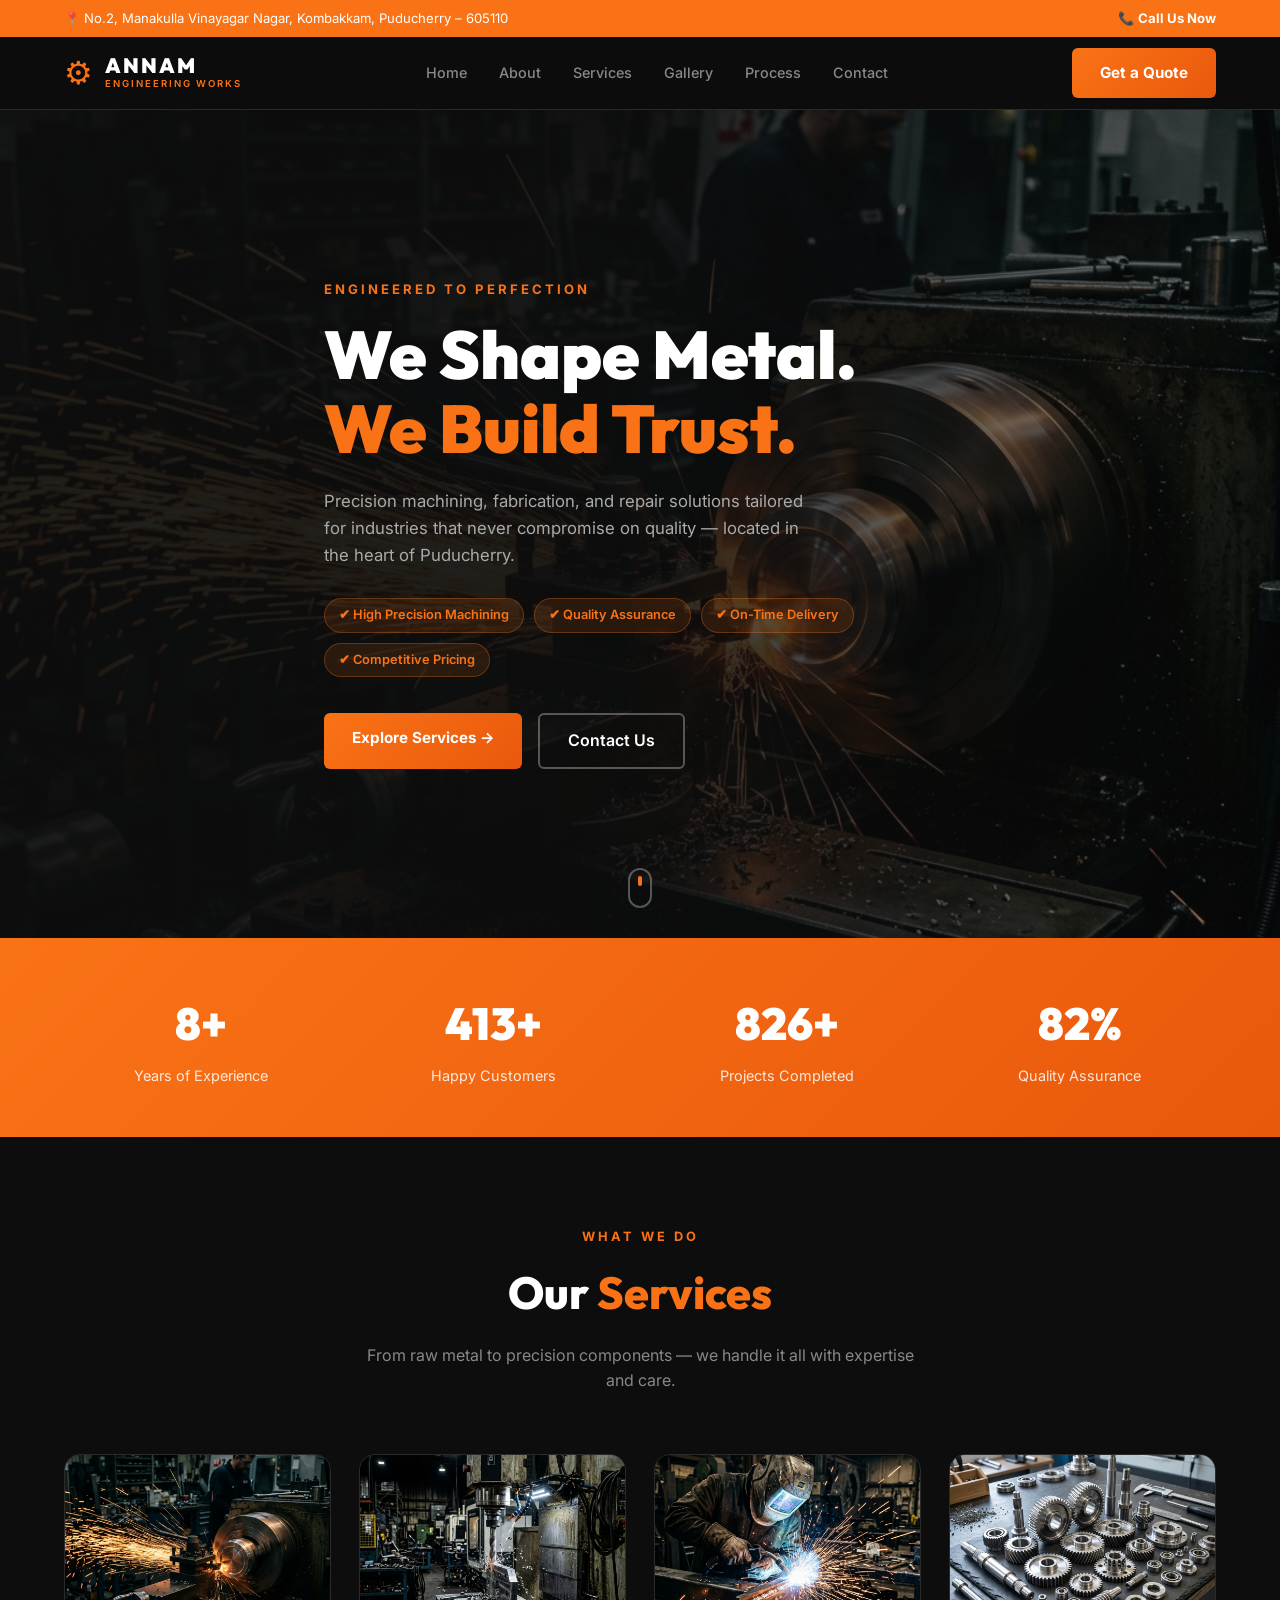
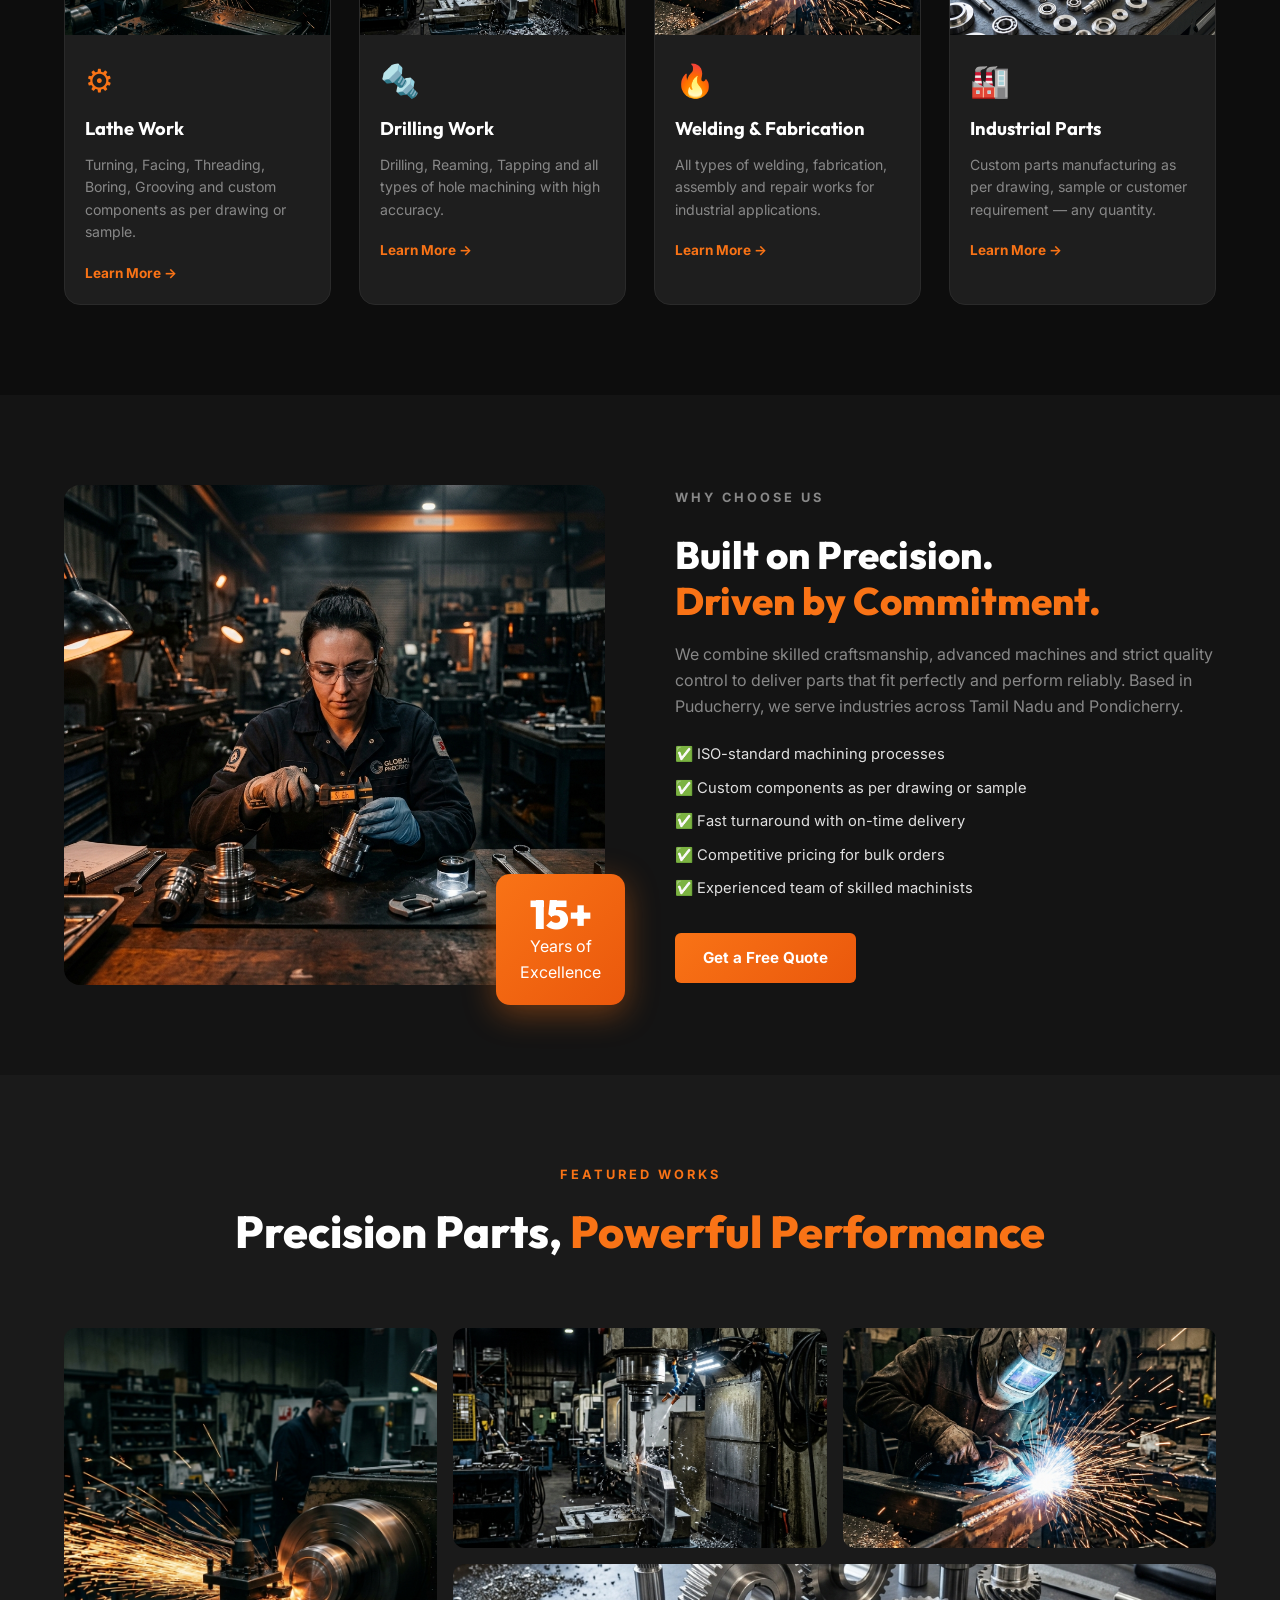
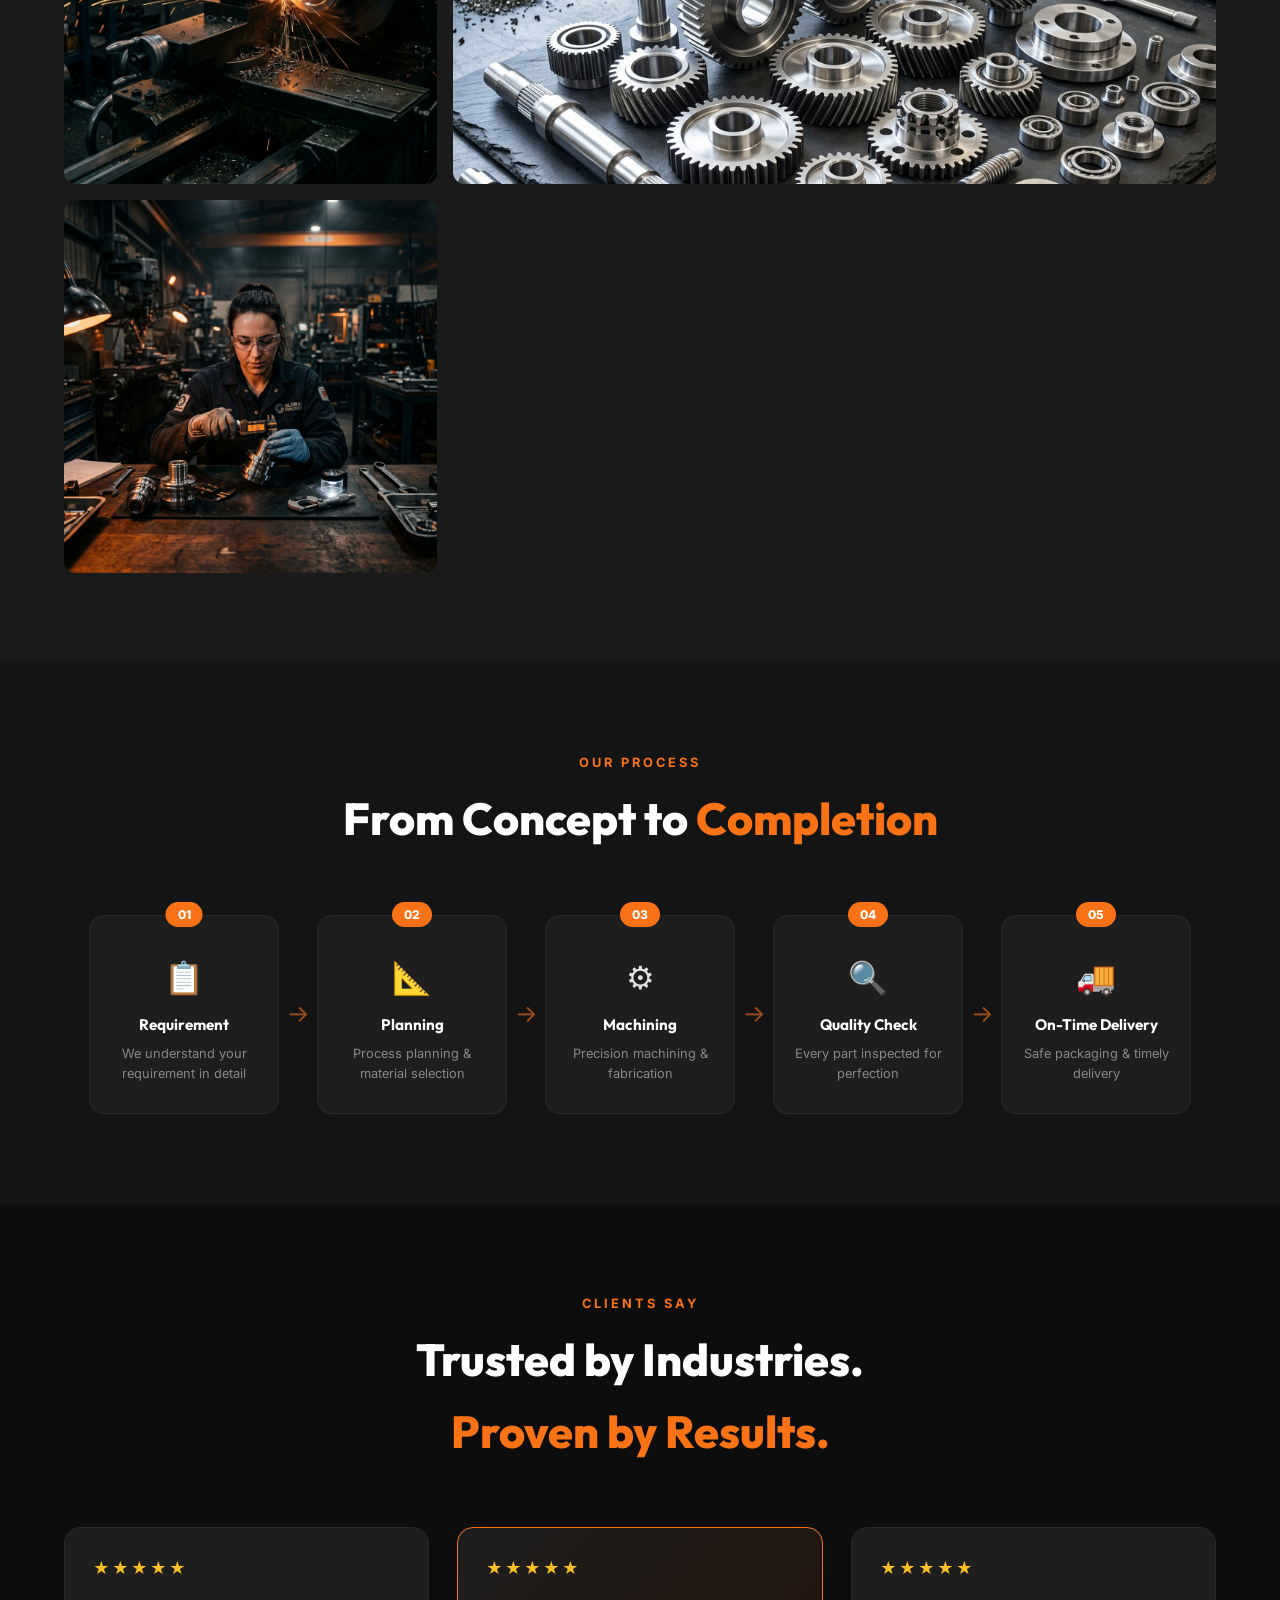
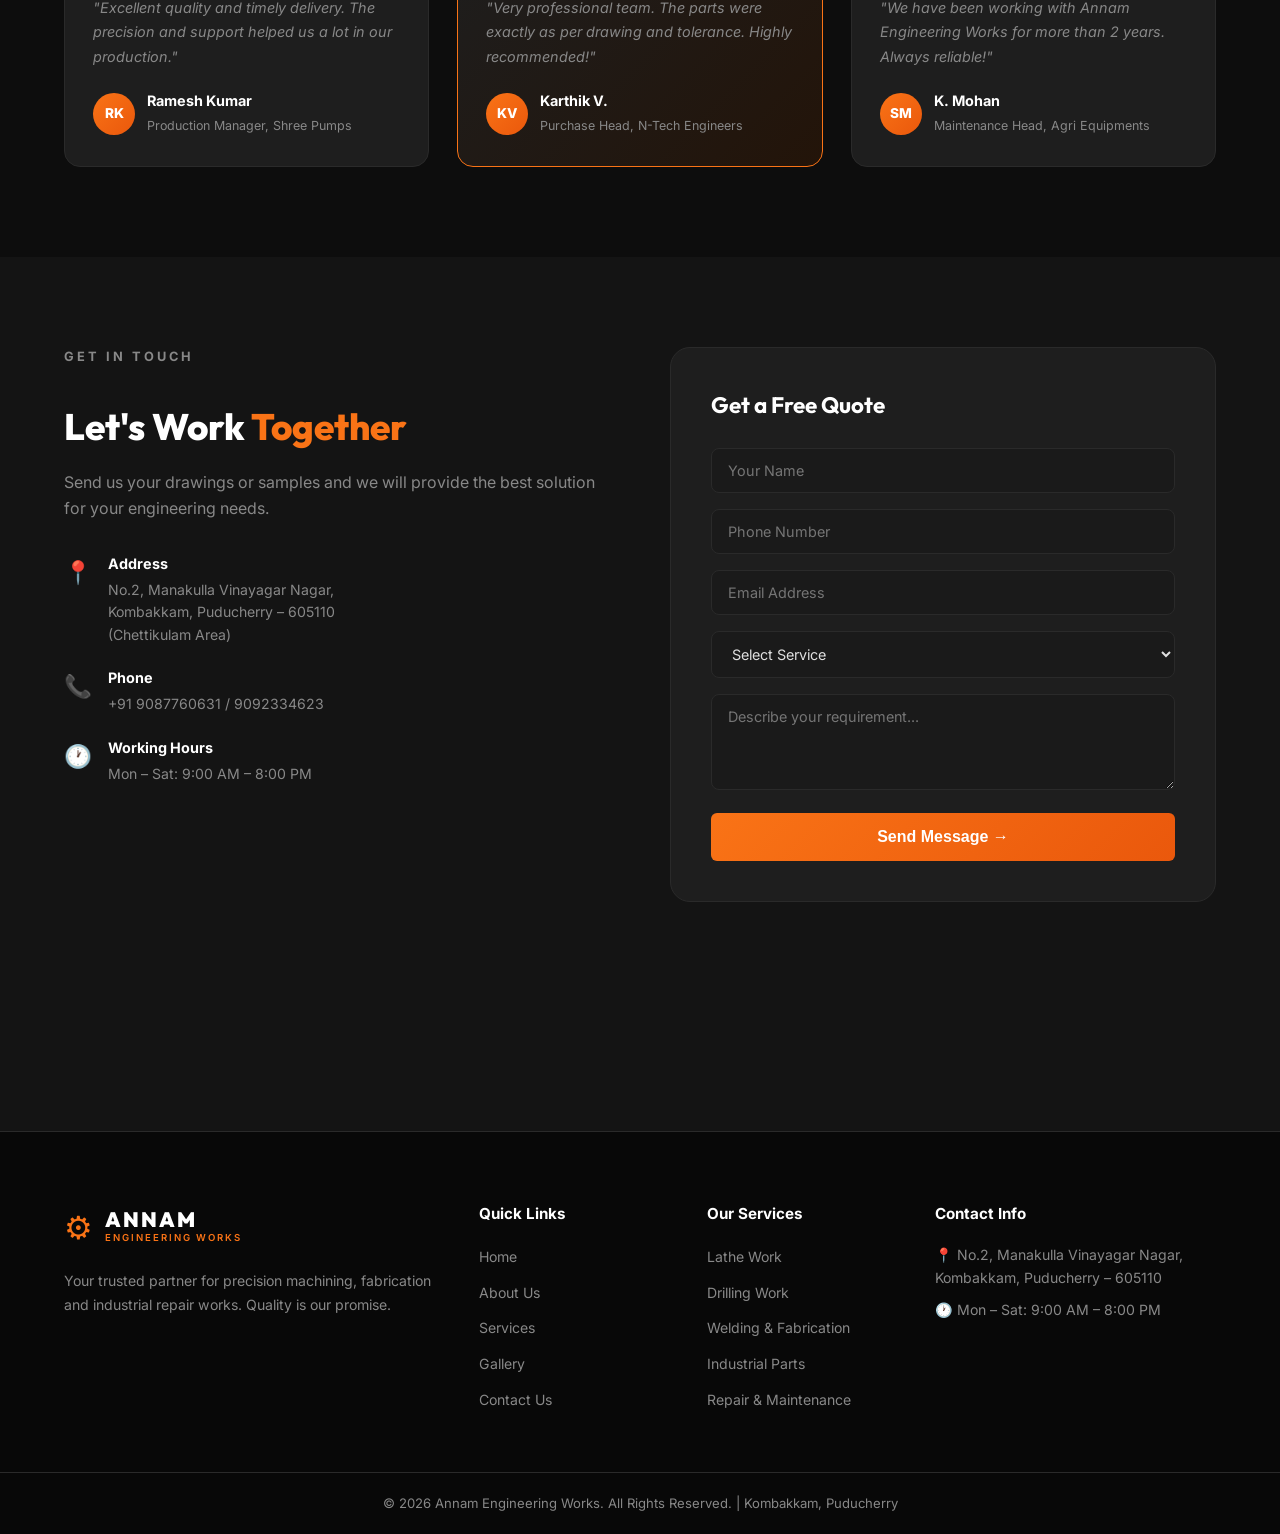
==== index.html @ fe746093 "Annam website" ====
<!DOCTYPE html>
<html lang="en">

<head>
  <meta charset="UTF-8" />
  <meta name="viewport" content="width=device-width, initial-scale=1.0" />
  <title>Annam Engineering Works – Precision Machining & Fabrication, Puducherry</title>
  <meta name="description"
    content="Annam Engineering Works – Expert lathe, drilling, welding, fabrication and industrial parts manufacturing in Kombakkam, Puducherry. Quality precision engineering since years." />
  <link rel="preconnect" href="https://fonts.googleapis.com" />
  <link rel="preconnect" href="https://fonts.gstatic.com" crossorigin />
  <link
    href="https://fonts.googleapis.com/css2?family=Outfit:wght@300;400;500;600;700;800;900&family=Inter:wght@300;400;500;600&display=swap"
    rel="stylesheet" />
  <link rel="stylesheet" href="style.css" />
</head>

<body>

  <!-- TOP BAR -->
  <div class="topbar">
    <div class="container topbar-inner">
      <span>📍 No.2, Manakulla Vinayagar Nagar, Kombakkam, Puducherry – 605110</span>
      <span>📞 <a href="tel:+919032334623">Call Us Now</a></span>
    </div>
  </div>

  <!-- NAVBAR -->
  <nav class="navbar" id="navbar">
    <div class="container nav-inner">
      <a href="#home" class="brand">
        <div class="brand-icon">⚙</div>
        <div>
          <div class="brand-name">ANNAM</div>
          <div class="brand-sub">ENGINEERING WORKS</div>
        </div>
      </a>
      <ul class="nav-links" id="navLinks">
        <li><a href="#home">Home</a></li>
        <li><a href="#about">About</a></li>
        <li><a href="#services">Services</a></li>
        <li><a href="#gallery">Gallery</a></li>
        <li><a href="#process">Process</a></li>
        <li><a href="#contact">Contact</a></li>
      </ul>
      <a href="#contact" class="btn-primary nav-cta">Get a Quote</a>
      <button class="hamburger" id="hamburger" aria-label="Menu">
        <span></span><span></span><span></span>
      </button>
    </div>
  </nav>

  <!-- HERO -->
  <section class="hero" id="home">
    <div class="hero-bg">
      <img src="hero_lathe.png" alt="Lathe machine in action" class="hero-img" />
      <div class="hero-overlay"></div>
    </div>
    <div class="container hero-content">
      <p class="hero-tag">Engineered to Perfection</p>
      <h1 class="hero-title">We Shape Metal.<br /><span class="highlight">We Build Trust.</span></h1>
      <p class="hero-desc">Precision machining, fabrication, and repair solutions tailored for industries that never
        compromise on quality — located in the heart of Puducherry.</p>
      <div class="hero-badges">
        <div class="badge">✔ High Precision Machining</div>
        <div class="badge">✔ Quality Assurance</div>
        <div class="badge">✔ On-Time Delivery</div>
        <div class="badge">✔ Competitive Pricing</div>
      </div>
      <div class="hero-actions">
        <a href="#services" class="btn-primary">Explore Services →</a>
        <a href="#contact" class="btn-ghost">Contact Us</a>
      </div>
    </div>
    <div class="hero-scroll-indicator">
      <div class="scroll-dot"></div>
    </div>
  </section>

  <!-- STATS -->
  <section class="stats-bar">
    <div class="container stats-grid">
      <div class="stat-item" data-count="10">
        <span class="stat-num" id="stat1">0</span><span class="stat-suffix">+</span>
        <p>Years of Experience</p>
      </div>
      <div class="stat-item" data-count="500">
        <span class="stat-num" id="stat2">0</span><span class="stat-suffix">+</span>
        <p>Happy Customers</p>
      </div>
      <div class="stat-item" data-count="1000">
        <span class="stat-num" id="stat3">0</span><span class="stat-suffix">+</span>
        <p>Projects Completed</p>
      </div>
      <div class="stat-item" data-count="100">
        <span class="stat-num" id="stat4">0</span><span class="stat-suffix">%</span>
        <p>Quality Assurance</p>
      </div>
    </div>
  </section>

  <!-- SERVICES -->
  <section class="section" id="services">
    <div class="container">
      <div class="section-header">
        <p class="section-tag">WHAT WE DO</p>
        <h2>Our <span class="highlight">Services</span></h2>
        <p class="section-sub">From raw metal to precision components — we handle it all with expertise and care.</p>
      </div>
      <div class="services-grid">
        <div class="service-card">
          <div class="service-img-wrap">
            <img src="hero_lathe.png" alt="Lathe Work" />
          </div>
          <div class="service-icon">⚙</div>
          <h3>Lathe Work</h3>
          <p>Turning, Facing, Threading, Boring, Grooving and custom components as per drawing or sample.</p>
          <a href="#contact" class="learn-more">Learn More →</a>
        </div>
        <div class="service-card">
          <div class="service-img-wrap">
            <img src="drilling.png" alt="Drilling Work" />
          </div>
          <div class="service-icon">🔩</div>
          <h3>Drilling Work</h3>
          <p>Drilling, Reaming, Tapping and all types of hole machining with high accuracy.</p>
          <a href="#contact" class="learn-more">Learn More →</a>
        </div>
        <div class="service-card">
          <div class="service-img-wrap">
            <img src="welding.png" alt="Welding & Fabrication" />
          </div>
          <div class="service-icon">🔥</div>
          <h3>Welding & Fabrication</h3>
          <p>All types of welding, fabrication, assembly and repair works for industrial applications.</p>
          <a href="#contact" class="learn-more">Learn More →</a>
        </div>
        <div class="service-card">
          <div class="service-img-wrap">
            <img src="metal_parts.png" alt="Industrial Parts" />
          </div>
          <div class="service-icon">🏭</div>
          <h3>Industrial Parts</h3>
          <p>Custom parts manufacturing as per drawing, sample or customer requirement — any quantity.</p>
          <a href="#contact" class="learn-more">Learn More →</a>
        </div>
      </div>
    </div>
  </section>

  <!-- ABOUT / WHY US -->
  <section class="section about-section" id="about">
    <div class="container about-grid">
      <div class="about-img-col">
        <img src="workshop_team.png" alt="Our Workshop" class="about-img" />
        <div class="about-badge-float">
          <span class="big-num">15+</span>
          <span>Years of<br />Excellence</span>
        </div>
      </div>
      <div class="about-text-col">
        <p class="section-tag">WHY CHOOSE US</p>
        <h2>Built on Precision.<br /><span class="highlight">Driven by Commitment.</span></h2>
        <p>We combine skilled craftsmanship, advanced machines and strict quality control to deliver parts that fit
          perfectly and perform reliably. Based in Puducherry, we serve industries across Tamil Nadu and Pondicherry.
        </p>
        <ul class="about-list">
          <li>✅ ISO-standard machining processes</li>
          <li>✅ Custom components as per drawing or sample</li>
          <li>✅ Fast turnaround with on-time delivery</li>
          <li>✅ Competitive pricing for bulk orders</li>
          <li>✅ Experienced team of skilled machinists</li>
        </ul>
        <a href="#contact" class="btn-primary">Get a Free Quote</a>
      </div>
    </div>
  </section>

  <!-- GALLERY -->
  <section class="section gallery-section" id="gallery">
    <div class="container">
      <div class="section-header">
        <p class="section-tag">FEATURED WORKS</p>
        <h2>Precision Parts, <span class="highlight">Powerful Performance</span></h2>
      </div>
      <div class="gallery-grid">
        <div class="gallery-item tall">
          <img src="hero_lathe.png" alt="Lathe machining" />
          <div class="gallery-overlay"><span>Lathe Machining</span></div>
        </div>
        <div class="gallery-item">
          <img src="drilling.png" alt="Drilling work" />
          <div class="gallery-overlay"><span>Drilling Work</span></div>
        </div>
        <div class="gallery-item">
          <img src="welding.png" alt="Welding" />
          <div class="gallery-overlay"><span>Welding & Fabrication</span></div>
        </div>
        <div class="gallery-item wide">
          <img src="metal_parts.png" alt="Metal parts" />
          <div class="gallery-overlay"><span>Precision Parts</span></div>
        </div>
        <div class="gallery-item">
          <img src="workshop_team.png" alt="Quality check" />
          <div class="gallery-overlay"><span>Quality Control</span></div>
        </div>
      </div>
    </div>
  </section>

  <!-- PROCESS -->
  <section class="section process-section" id="process">
    <div class="container">
      <div class="section-header">
        <p class="section-tag">OUR PROCESS</p>
        <h2>From Concept to <span class="highlight">Completion</span></h2>
      </div>
      <div class="process-steps">
        <div class="process-step">
          <div class="step-num">01</div>
          <div class="step-icon">📋</div>
          <h4>Requirement</h4>
          <p>We understand your requirement in detail</p>
        </div>
        <div class="step-arrow">→</div>
        <div class="process-step">
          <div class="step-num">02</div>
          <div class="step-icon">📐</div>
          <h4>Planning</h4>
          <p>Process planning & material selection</p>
        </div>
        <div class="step-arrow">→</div>
        <div class="process-step">
          <div class="step-num">03</div>
          <div class="step-icon">⚙</div>
          <h4>Machining</h4>
          <p>Precision machining & fabrication</p>
        </div>
        <div class="step-arrow">→</div>
        <div class="process-step">
          <div class="step-num">04</div>
          <div class="step-icon">🔍</div>
          <h4>Quality Check</h4>
          <p>Every part inspected for perfection</p>
        </div>
        <div class="step-arrow">→</div>
        <div class="process-step">
          <div class="step-num">05</div>
          <div class="step-icon">🚚</div>
          <h4>On-Time Delivery</h4>
          <p>Safe packaging & timely delivery</p>
        </div>
      </div>
    </div>
  </section>

  <!-- TESTIMONIALS -->
  <section class="section testimonials-section">
    <div class="container">
      <div class="section-header">
        <p class="section-tag">CLIENTS SAY</p>
        <h2>Trusted by Industries.<br /><span class="highlight">Proven by Results.</span></h2>
      </div>
      <div class="testimonials-grid">
        <div class="testimonial-card">
          <div class="stars">★★★★★</div>
          <p>"Excellent quality and timely delivery. The precision and support helped us a lot in our production."</p>
          <div class="client-info">
            <div class="client-avatar">RK</div>
            <div>
              <strong>Ramesh Kumar</strong>
              <span>Production Manager, Shree Pumps</span>
            </div>
          </div>
        </div>
        <div class="testimonial-card featured">
          <div class="stars">★★★★★</div>
          <p>"Very professional team. The parts were exactly as per drawing and tolerance. Highly recommended!"</p>
          <div class="client-info">
            <div class="client-avatar">KV</div>
            <div>
              <strong>Karthik V.</strong>
              <span>Purchase Head, N-Tech Engineers</span>
            </div>
          </div>
        </div>
        <div class="testimonial-card">
          <div class="stars">★★★★★</div>
          <p>"We have been working with Annam Engineering Works for more than 2 years. Always reliable!"</p>
          <div class="client-info">
            <div class="client-avatar">SM</div>
            <div>
              <strong>K. Mohan</strong>
              <span>Maintenance Head, Agri Equipments</span>
            </div>
          </div>
        </div>
      </div>
    </div>
  </section>

  <!-- CONTACT -->
  <section class="section contact-section" id="contact">
    <div class="container contact-grid">
      <div class="contact-info">
        <p class="section-tag">GET IN TOUCH</p>
        <h2>Let's Work <span class="highlight">Together</span></h2>
        <p>Send us your drawings or samples and we will provide the best solution for your engineering needs.</p>
        <div class="contact-details">
          <div class="contact-detail-item">
            <span class="contact-icon">📍</span>
            <div>
              <strong>Address</strong>
              <p>No.2, Manakulla Vinayagar Nagar,<br />Kombakkam, Puducherry – 605110<br />(Chettikulam Area)</p>
            </div>
          </div>
          <div class="contact-detail-item">
            <span class="contact-icon">📞</span>
            <div>
              <strong>Phone</strong>
              <p><a href="tel:+919087760631">+91 9087760631 / 9092334623</a></p>
            </div>
          </div>
          <div class="contact-detail-item">
            <span class="contact-icon">🕐</span>
            <div>
              <strong>Working Hours</strong>
              <p>Mon – Sat: 9:00 AM – 8:00 PM</p>
            </div>
          </div>
        </div>
        <div class="map-embed">
          <iframe
            src="https://www.google.com/maps/embed?pb=!1m18!1m12!1m3!1d3902.0!2d79.8!3d11.95!2m3!1f0!2f0!3f0!3m2!1i1024!2i768!4f13.1!3m3!1m2!1s0x3a5360000000001%3A0x1!2sKombakkam%2C+Puducherry!5e0!3m2!1sen!2sin!4v1"
            width="100%" height="220" style="border:0;border-radius:12px;" allowfullscreen="" loading="lazy">
          </iframe>
        </div>
      </div>
      <div class="contact-form-wrap">
        <form class="contact-form" id="contactForm">
          <h3>Get a Free Quote</h3>
          <div class="form-group">
            <input type="text" id="name" placeholder="Your Name" required />
          </div>
          <div class="form-group">
            <input type="tel" id="phone" placeholder="Phone Number" required />
          </div>
          <div class="form-group">
            <input type="email" id="email" placeholder="Email Address" />
          </div>
          <div class="form-group">
            <select id="service">
              <option value="">Select Service</option>
              <option>Lathe Work</option>
              <option>Drilling Work</option>
              <option>Welding & Fabrication</option>
              <option>Industrial Parts</option>
              <option>Repair & Maintenance</option>
            </select>
          </div>
          <div class="form-group">
            <textarea id="message" placeholder="Describe your requirement..." rows="4"></textarea>
          </div>
          <button type="submit" class="btn-primary full-width" id="submitBtn">Send Message →</button>
          <div class="form-success" id="formSuccess">✅ Thank you! We'll contact you shortly.</div>
        </form>
      </div>
    </div>
  </section>

  <!-- FOOTER -->
  <footer class="footer">
    <div class="container footer-grid">
      <div class="footer-brand">
        <div class="brand">
          <div class="brand-icon">⚙</div>
          <div>
            <div class="brand-name">ANNAM</div>
            <div class="brand-sub">ENGINEERING WORKS</div>
          </div>
        </div>
        <p>Your trusted partner for precision machining, fabrication and industrial repair works. Quality is our
          promise.</p>
      </div>
      <div class="footer-links">
        <h4>Quick Links</h4>
        <ul>
          <li><a href="#home">Home</a></li>
          <li><a href="#about">About Us</a></li>
          <li><a href="#services">Services</a></li>
          <li><a href="#gallery">Gallery</a></li>
          <li><a href="#contact">Contact Us</a></li>
        </ul>
      </div>
      <div class="footer-links">
        <h4>Our Services</h4>
        <ul>
          <li><a href="#services">Lathe Work</a></li>
          <li><a href="#services">Drilling Work</a></li>
          <li><a href="#services">Welding & Fabrication</a></li>
          <li><a href="#services">Industrial Parts</a></li>
          <li><a href="#services">Repair & Maintenance</a></li>
        </ul>
      </div>
      <div class="footer-contact">
        <h4>Contact Info</h4>
        <p>📍 No.2, Manakulla Vinayagar Nagar, Kombakkam, Puducherry – 605110</p>
        <p>🕐 Mon – Sat: 9:00 AM – 8:00 PM</p>
      </div>
    </div>
    <div class="footer-bottom">
      <p>© 2026 Annam Engineering Works. All Rights Reserved. | Kombakkam, Puducherry</p>
    </div>
  </footer>

  <!-- BACK TO TOP -->
  <button class="back-to-top" id="backToTop" aria-label="Back to top">↑</button>

  <script src="script.js"></script>
</body>

</html>
---- style.css ----
/* ===== RESET & BASE ===== */
*, *::before, *::after { box-sizing: border-box; margin: 0; padding: 0; }
html { scroll-behavior: smooth; }
body { font-family: 'Inter', sans-serif; background: #0d0d0d; color: #e0e0e0; line-height: 1.6; overflow-x: hidden; }
a { text-decoration: none; color: inherit; }
ul { list-style: none; }
img { max-width: 100%; display: block; }

/* ===== VARIABLES ===== */
:root {
  --orange: #f97316;
  --orange-dark: #ea580c;
  --gold: #fbbf24;
  --dark: #0d0d0d;
  --dark2: #141414;
  --dark3: #1a1a1a;
  --card: #1e1e1e;
  --border: #2a2a2a;
  --text: #e0e0e0;
  --muted: #888;
  --white: #fff;
}

/* ===== UTILITIES ===== */
.container { max-width: 1200px; margin: 0 auto; padding: 0 24px; }
.section { padding: 90px 0; }
.section-header { text-align: center; margin-bottom: 60px; }
.section-tag { color: var(--orange); font-size: 0.8rem; font-weight: 700; letter-spacing: 3px; text-transform: uppercase; margin-bottom: 10px; }
.section-header h2 { font-family: 'Outfit', sans-serif; font-size: clamp(2rem, 4vw, 2.8rem); font-weight: 800; color: var(--white); margin-bottom: 14px; }
.section-sub { color: var(--muted); max-width: 560px; margin: 0 auto; }
.highlight { color: var(--orange); }
.btn-primary { display: inline-block; background: linear-gradient(135deg, var(--orange), var(--orange-dark)); color: #fff; padding: 13px 28px; border-radius: 6px; font-weight: 700; font-size: 0.95rem; transition: all 0.3s; border: none; cursor: pointer; }
.btn-primary:hover { transform: translateY(-2px); box-shadow: 0 8px 30px rgba(249,115,22,0.4); }
.btn-ghost { display: inline-block; border: 2px solid rgba(255,255,255,0.3); color: #fff; padding: 13px 28px; border-radius: 6px; font-weight: 600; transition: all 0.3s; }
.btn-ghost:hover { border-color: var(--orange); color: var(--orange); }

/* ===== TOPBAR ===== */
.topbar { background: var(--orange); color: #fff; font-size: 0.82rem; padding: 8px 0; }
.topbar-inner { display: flex; justify-content: space-between; align-items: center; flex-wrap: wrap; gap: 8px; }
.topbar a { color: #fff; font-weight: 700; }

/* ===== NAVBAR ===== */
.navbar { position: sticky; top: 0; z-index: 999; background: rgba(13,13,13,0.95); backdrop-filter: blur(12px); border-bottom: 1px solid var(--border); padding: 0; transition: box-shadow 0.3s; }
.navbar.scrolled { box-shadow: 0 4px 30px rgba(0,0,0,0.5); }
.nav-inner { display: flex; align-items: center; justify-content: space-between; height: 72px; gap: 20px; }
.brand { display: flex; align-items: center; gap: 12px; }
.brand-icon { font-size: 2rem; color: var(--orange); animation: spin-slow 8s linear infinite; display: inline-block; }
@keyframes spin-slow { to { transform: rotate(360deg); } }
.brand-name { font-family: 'Outfit', sans-serif; font-size: 1.3rem; font-weight: 900; color: var(--white); letter-spacing: 2px; line-height: 1; }
.brand-sub { font-size: 0.6rem; color: var(--orange); letter-spacing: 2px; font-weight: 600; }
.nav-links { display: flex; gap: 32px; }
.nav-links a { font-size: 0.9rem; font-weight: 500; color: var(--muted); transition: color 0.2s; position: relative; }
.nav-links a::after { content: ''; position: absolute; bottom: -4px; left: 0; width: 0; height: 2px; background: var(--orange); transition: width 0.3s; }
.nav-links a:hover { color: var(--white); }
.nav-links a:hover::after { width: 100%; }
.hamburger { display: none; flex-direction: column; gap: 5px; background: none; border: none; cursor: pointer; padding: 4px; }
.hamburger span { display: block; width: 25px; height: 2px; background: var(--white); transition: all 0.3s; border-radius: 2px; }
.hamburger.open span:nth-child(1) { transform: translateY(7px) rotate(45deg); }
.hamburger.open span:nth-child(2) { opacity: 0; }
.hamburger.open span:nth-child(3) { transform: translateY(-7px) rotate(-45deg); }

/* ===== HERO ===== */
.hero { position: relative; min-height: 92vh; display: flex; align-items: center; overflow: hidden; }
.hero-bg { position: absolute; inset: 0; }
.hero-img { width: 100%; height: 100%; object-fit: cover; object-position: center; }
.hero-overlay { position: absolute; inset: 0; background: linear-gradient(90deg, rgba(13,13,13,0.92) 45%, rgba(13,13,13,0.4) 100%); }
.hero-content { position: relative; z-index: 2; max-width: 680px; padding: 80px 24px; }
.hero-tag { color: var(--orange); font-size: 0.82rem; font-weight: 700; letter-spacing: 3px; text-transform: uppercase; margin-bottom: 18px; }
.hero-title { font-family: 'Outfit', sans-serif; font-size: clamp(2.6rem, 5.5vw, 4.2rem); font-weight: 900; color: var(--white); line-height: 1.1; margin-bottom: 22px; }
.hero-desc { color: #aaa; font-size: 1.05rem; margin-bottom: 30px; max-width: 500px; }
.hero-badges { display: flex; flex-wrap: wrap; gap: 10px; margin-bottom: 36px; }
.badge { background: rgba(249,115,22,0.12); border: 1px solid rgba(249,115,22,0.3); color: var(--orange); font-size: 0.8rem; font-weight: 600; padding: 6px 14px; border-radius: 20px; }
.hero-actions { display: flex; gap: 16px; flex-wrap: wrap; }
.hero-scroll-indicator { position: absolute; bottom: 30px; left: 50%; transform: translateX(-50%); z-index: 2; }
.scroll-dot { width: 24px; height: 40px; border: 2px solid rgba(255,255,255,0.3); border-radius: 12px; display: flex; justify-content: center; padding-top: 6px; }
.scroll-dot::after { content: ''; width: 4px; height: 10px; background: var(--orange); border-radius: 2px; animation: scroll-bounce 1.5s ease infinite; }
@keyframes scroll-bounce { 0%,100% { transform: translateY(0); opacity: 1; } 50% { transform: translateY(6px); opacity: 0.4; } }

/* ===== STATS ===== */
.stats-bar { background: linear-gradient(135deg, var(--orange), var(--orange-dark)); padding: 50px 0; }
.stats-grid { display: grid; grid-template-columns: repeat(4, 1fr); gap: 20px; text-align: center; }
.stat-item { color: #fff; }
.stat-item p { font-size: 0.9rem; opacity: 0.85; margin-top: 4px; }
.stat-num { font-family: 'Outfit', sans-serif; font-size: 2.8rem; font-weight: 900; }
.stat-suffix { font-family: 'Outfit', sans-serif; font-size: 2.8rem; font-weight: 900; }

/* ===== SERVICES ===== */
.services-grid { display: grid; grid-template-columns: repeat(auto-fit, minmax(260px, 1fr)); gap: 28px; }
.service-card { background: var(--card); border: 1px solid var(--border); border-radius: 16px; overflow: hidden; transition: transform 0.3s, box-shadow 0.3s, border-color 0.3s; }
.service-card:hover { transform: translateY(-8px); box-shadow: 0 20px 60px rgba(249,115,22,0.15); border-color: var(--orange); }
.service-img-wrap { height: 180px; overflow: hidden; }
.service-img-wrap img { width: 100%; height: 100%; object-fit: cover; transition: transform 0.4s; }
.service-card:hover .service-img-wrap img { transform: scale(1.06); }
.service-icon { font-size: 2rem; margin: 20px 20px 8px; color: var(--orange); }
.service-card h3 { font-family: 'Outfit', sans-serif; font-size: 1.15rem; font-weight: 700; color: var(--white); padding: 0 20px; margin-bottom: 10px; }
.service-card p { color: var(--muted); font-size: 0.88rem; padding: 0 20px; margin-bottom: 16px; }
.learn-more { display: inline-block; color: var(--orange); font-weight: 700; font-size: 0.85rem; margin: 0 20px 20px; transition: gap 0.2s; }
.learn-more:hover { text-decoration: underline; }

/* ===== ABOUT ===== */
.about-section { background: var(--dark2); }
.about-grid { display: grid; grid-template-columns: 1fr 1fr; gap: 70px; align-items: center; }
.about-img-col { position: relative; }
.about-img { border-radius: 16px; width: 100%; height: 500px; object-fit: cover; }
.about-badge-float { position: absolute; bottom: -20px; right: -20px; background: linear-gradient(135deg, var(--orange), var(--orange-dark)); border-radius: 14px; padding: 20px 24px; text-align: center; color: #fff; box-shadow: 0 8px 32px rgba(249,115,22,0.4); }
.big-num { font-family: 'Outfit', sans-serif; font-size: 2.5rem; font-weight: 900; display: block; line-height: 1; }
.about-text-col h2 { font-family: 'Outfit', sans-serif; font-size: clamp(1.8rem, 3.5vw, 2.4rem); font-weight: 800; color: var(--white); margin: 14px 0 18px; line-height: 1.2; }
.about-text-col > p { color: var(--muted); margin-bottom: 24px; }
.about-list { display: flex; flex-direction: column; gap: 10px; margin-bottom: 32px; }
.about-list li { color: var(--text); font-size: 0.92rem; }

/* ===== GALLERY ===== */
.gallery-section { background: var(--dark3); }
.gallery-grid { display: grid; grid-template-columns: repeat(3, 1fr); grid-template-rows: 220px 220px; gap: 16px; }
.gallery-item { position: relative; overflow: hidden; border-radius: 12px; cursor: pointer; }
.gallery-item img { width: 100%; height: 100%; object-fit: cover; transition: transform 0.5s; }
.gallery-item:hover img { transform: scale(1.08); }
.gallery-overlay { position: absolute; inset: 0; background: linear-gradient(0deg, rgba(249,115,22,0.7) 0%, transparent 60%); opacity: 0; transition: opacity 0.3s; display: flex; align-items: flex-end; padding: 16px; }
.gallery-item:hover .gallery-overlay { opacity: 1; }
.gallery-overlay span { color: #fff; font-weight: 700; font-size: 0.95rem; }
.gallery-item.tall { grid-row: span 2; }
.gallery-item.wide { grid-column: span 2; }

/* ===== PROCESS ===== */
.process-section { background: var(--dark2); }
.process-steps { display: flex; align-items: center; gap: 0; flex-wrap: wrap; justify-content: center; }
.process-step { background: var(--card); border: 1px solid var(--border); border-radius: 14px; padding: 28px 20px; text-align: center; flex: 1; min-width: 150px; max-width: 190px; transition: border-color 0.3s, transform 0.3s; position: relative; }
.process-step:hover { border-color: var(--orange); transform: translateY(-4px); }
.step-num { position: absolute; top: -14px; left: 50%; transform: translateX(-50%); background: var(--orange); color: #fff; font-size: 0.75rem; font-weight: 800; padding: 3px 12px; border-radius: 20px; }
.step-icon { font-size: 2rem; margin-bottom: 10px; margin-top: 8px; }
.process-step h4 { font-family: 'Outfit', sans-serif; color: var(--white); font-size: 0.95rem; font-weight: 700; margin-bottom: 6px; }
.process-step p { color: var(--muted); font-size: 0.8rem; }
.step-arrow { font-size: 1.5rem; color: var(--orange); padding: 0 8px; opacity: 0.6; }

/* ===== TESTIMONIALS ===== */
.testimonials-section { background: var(--dark); }
.testimonials-grid { display: grid; grid-template-columns: repeat(3, 1fr); gap: 28px; }
.testimonial-card { background: var(--card); border: 1px solid var(--border); border-radius: 16px; padding: 28px; transition: transform 0.3s, border-color 0.3s; }
.testimonial-card.featured { border-color: var(--orange); background: linear-gradient(135deg, #1e1e1e, #231409); transform: scale(1.03); }
.testimonial-card:hover { transform: translateY(-4px); border-color: var(--orange); }
.testimonial-card.featured:hover { transform: scale(1.05); }
.stars { color: var(--gold); font-size: 1rem; margin-bottom: 14px; letter-spacing: 2px; }
.testimonial-card > p { color: var(--muted); font-size: 0.9rem; font-style: italic; margin-bottom: 20px; line-height: 1.7; }
.client-info { display: flex; align-items: center; gap: 12px; }
.client-avatar { width: 42px; height: 42px; border-radius: 50%; background: linear-gradient(135deg, var(--orange), var(--orange-dark)); display: flex; align-items: center; justify-content: center; font-weight: 800; font-size: 0.85rem; color: #fff; flex-shrink: 0; }
.client-info strong { display: block; color: var(--white); font-size: 0.9rem; }
.client-info span { color: var(--muted); font-size: 0.78rem; }

/* ===== CONTACT ===== */
.contact-section { background: var(--dark2); }
.contact-grid { display: grid; grid-template-columns: 1fr 1fr; gap: 60px; align-items: start; }
.contact-info h2 { font-family: 'Outfit', sans-serif; font-size: clamp(1.8rem, 3vw, 2.3rem); font-weight: 800; color: var(--white); margin: 14px 0 14px; }
.contact-info > p { color: var(--muted); margin-bottom: 30px; }
.contact-details { display: flex; flex-direction: column; gap: 20px; margin-bottom: 28px; }
.contact-detail-item { display: flex; gap: 16px; align-items: flex-start; }
.contact-icon { font-size: 1.4rem; flex-shrink: 0; margin-top: 2px; }
.contact-detail-item strong { display: block; color: var(--white); font-size: 0.9rem; margin-bottom: 4px; }
.contact-detail-item p, .contact-detail-item a { color: var(--muted); font-size: 0.88rem; }
.contact-detail-item a:hover { color: var(--orange); }
.contact-form-wrap { background: var(--card); border: 1px solid var(--border); border-radius: 20px; padding: 40px; }
.contact-form h3 { font-family: 'Outfit', sans-serif; color: var(--white); font-size: 1.4rem; font-weight: 700; margin-bottom: 24px; }
.form-group { margin-bottom: 16px; }
.form-group input, .form-group select, .form-group textarea {
  width: 100%; background: var(--dark3); border: 1px solid var(--border); color: var(--text);
  padding: 13px 16px; border-radius: 8px; font-size: 0.9rem; font-family: 'Inter', sans-serif;
  transition: border-color 0.3s; outline: none;
}
.form-group input:focus, .form-group select:focus, .form-group textarea:focus { border-color: var(--orange); }
.form-group select option { background: var(--dark3); }
.full-width { width: 100%; text-align: center; font-size: 1rem; padding: 15px; }
.form-success { display: none; color: #4ade80; text-align: center; margin-top: 14px; font-weight: 600; font-size: 0.95rem; }

/* ===== FOOTER ===== */
.footer { background: #080808; border-top: 1px solid var(--border); padding: 70px 0 0; }
.footer-grid { display: grid; grid-template-columns: 2fr 1fr 1fr 1.5fr; gap: 40px; padding-bottom: 50px; }
.footer-brand p { color: var(--muted); font-size: 0.88rem; margin-top: 16px; line-height: 1.7; }
.footer-links h4, .footer-contact h4 { color: var(--white); font-size: 0.95rem; font-weight: 700; margin-bottom: 18px; }
.footer-links ul li { margin-bottom: 10px; }
.footer-links ul li a { color: var(--muted); font-size: 0.88rem; transition: color 0.2s; }
.footer-links ul li a:hover { color: var(--orange); }
.footer-contact p { color: var(--muted); font-size: 0.88rem; margin-bottom: 10px; line-height: 1.6; }
.footer-bottom { border-top: 1px solid var(--border); padding: 20px 0; text-align: center; }
.footer-bottom p { color: var(--muted); font-size: 0.82rem; }

/* ===== BACK TO TOP ===== */
.back-to-top { position: fixed; bottom: 30px; right: 30px; width: 48px; height: 48px; background: var(--orange); border: none; border-radius: 50%; color: #fff; font-size: 1.2rem; cursor: pointer; opacity: 0; transform: translateY(20px); transition: all 0.3s; z-index: 999; }
.back-to-top.visible { opacity: 1; transform: translateY(0); }
.back-to-top:hover { background: var(--orange-dark); transform: translateY(-3px); }

/* ===== RESPONSIVE ===== */
@media (max-width: 1024px) {
  .footer-grid { grid-template-columns: 1fr 1fr; gap: 36px; }
  .about-grid { grid-template-columns: 1fr; gap: 50px; }
  .about-img { height: 360px; }
  .about-badge-float { bottom: -16px; right: 10px; }
}
@media (max-width: 768px) {
  .nav-links { display: none; flex-direction: column; gap: 0; position: absolute; top: 72px; left: 0; right: 0; background: rgba(13,13,13,0.98); border-top: 1px solid var(--border); padding: 16px 24px 24px; }
  .nav-links.open { display: flex; }
  .nav-links a { padding: 12px 0; border-bottom: 1px solid var(--border); }
  .nav-cta { display: none; }
  .hamburger { display: flex; }
  .stats-grid { grid-template-columns: repeat(2, 1fr); gap: 30px; }
  .services-grid { grid-template-columns: 1fr; }
  .gallery-grid { grid-template-columns: 1fr 1fr; grid-template-rows: auto; }
  .gallery-item.tall, .gallery-item.wide { grid-column: auto; grid-row: auto; }
  .process-steps { gap: 12px; }
  .step-arrow { display: none; }
  .testimonials-grid { grid-template-columns: 1fr; }
  .testimonial-card.featured { transform: none; }
  .contact-grid { grid-template-columns: 1fr; gap: 36px; }
  .footer-grid { grid-template-columns: 1fr; gap: 30px; }
  .topbar-inner { justify-content: center; text-align: center; }
}
@media (max-width: 480px) {
  .stats-grid { grid-template-columns: repeat(2, 1fr); }
  .hero-title { font-size: 2.2rem; }
  .gallery-grid { grid-template-columns: 1fr; }
  .process-step { min-width: 130px; }
  .contact-form-wrap { padding: 24px; }
}
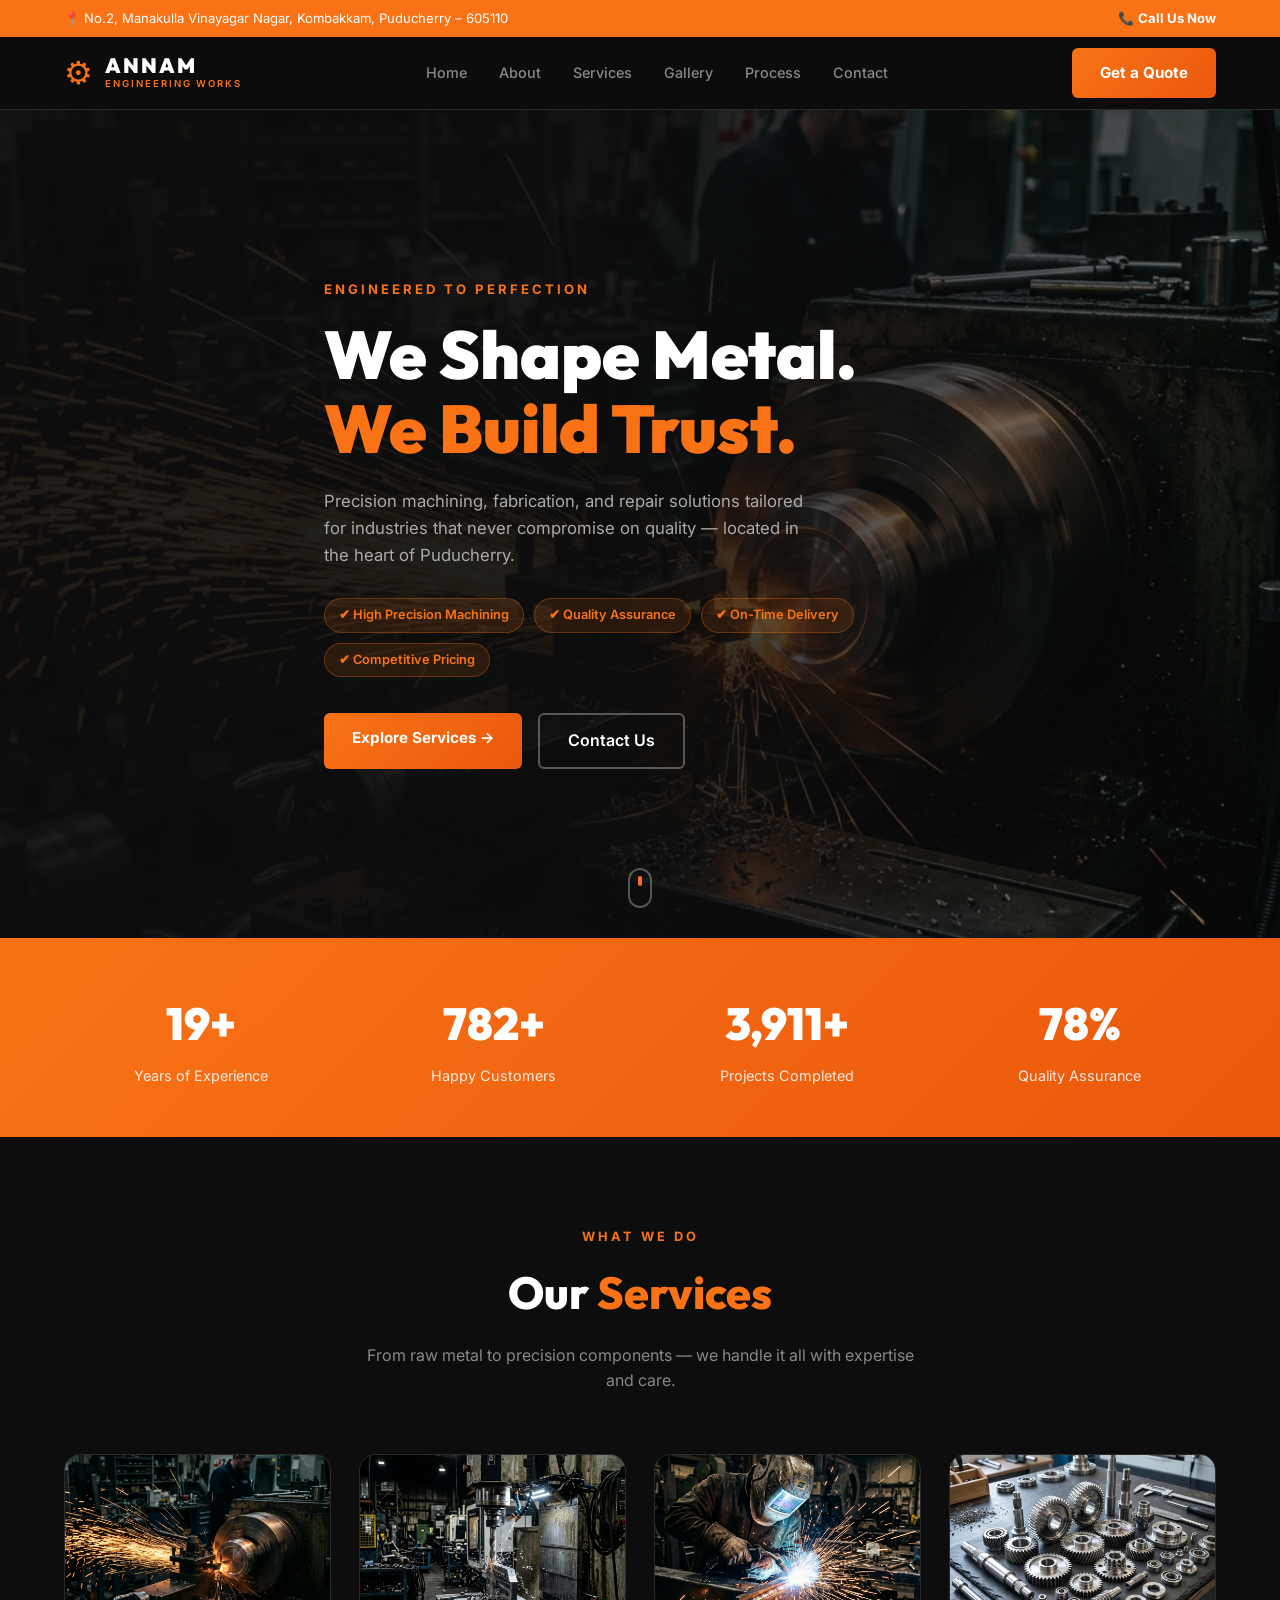
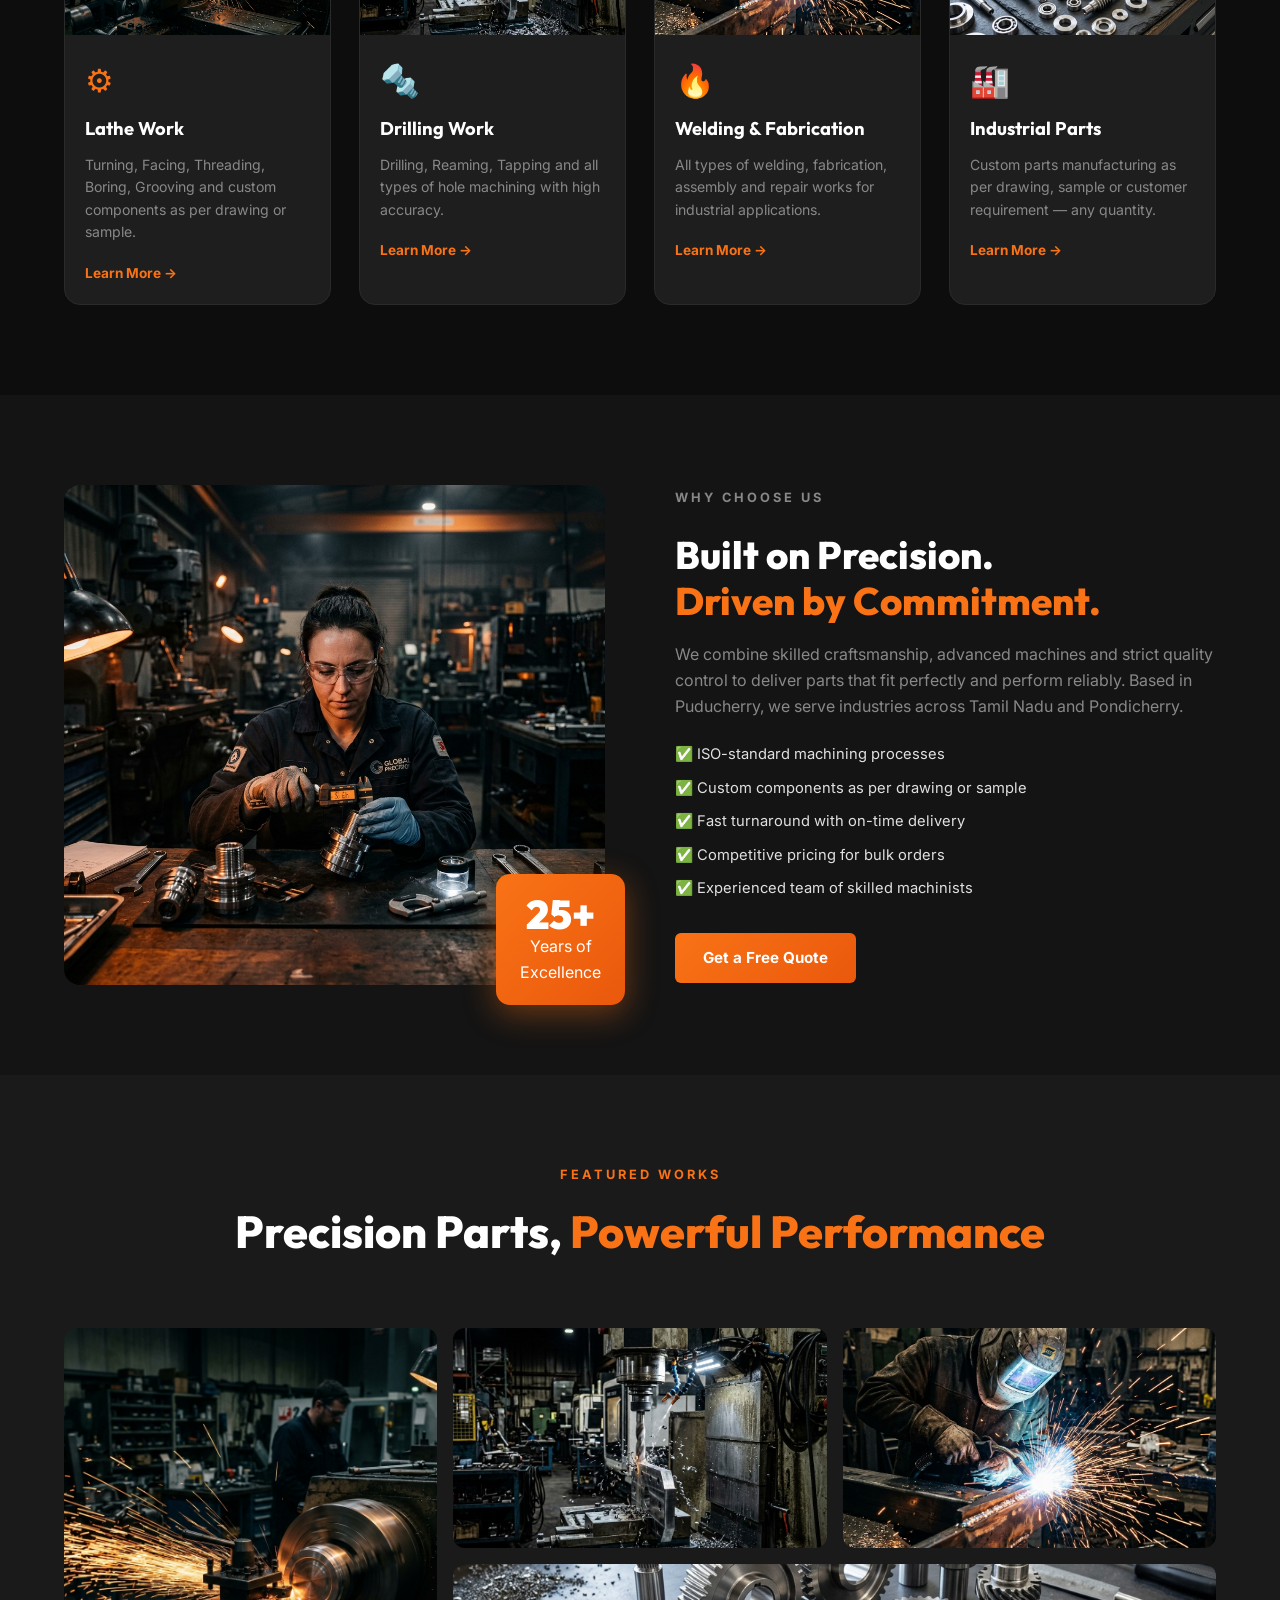
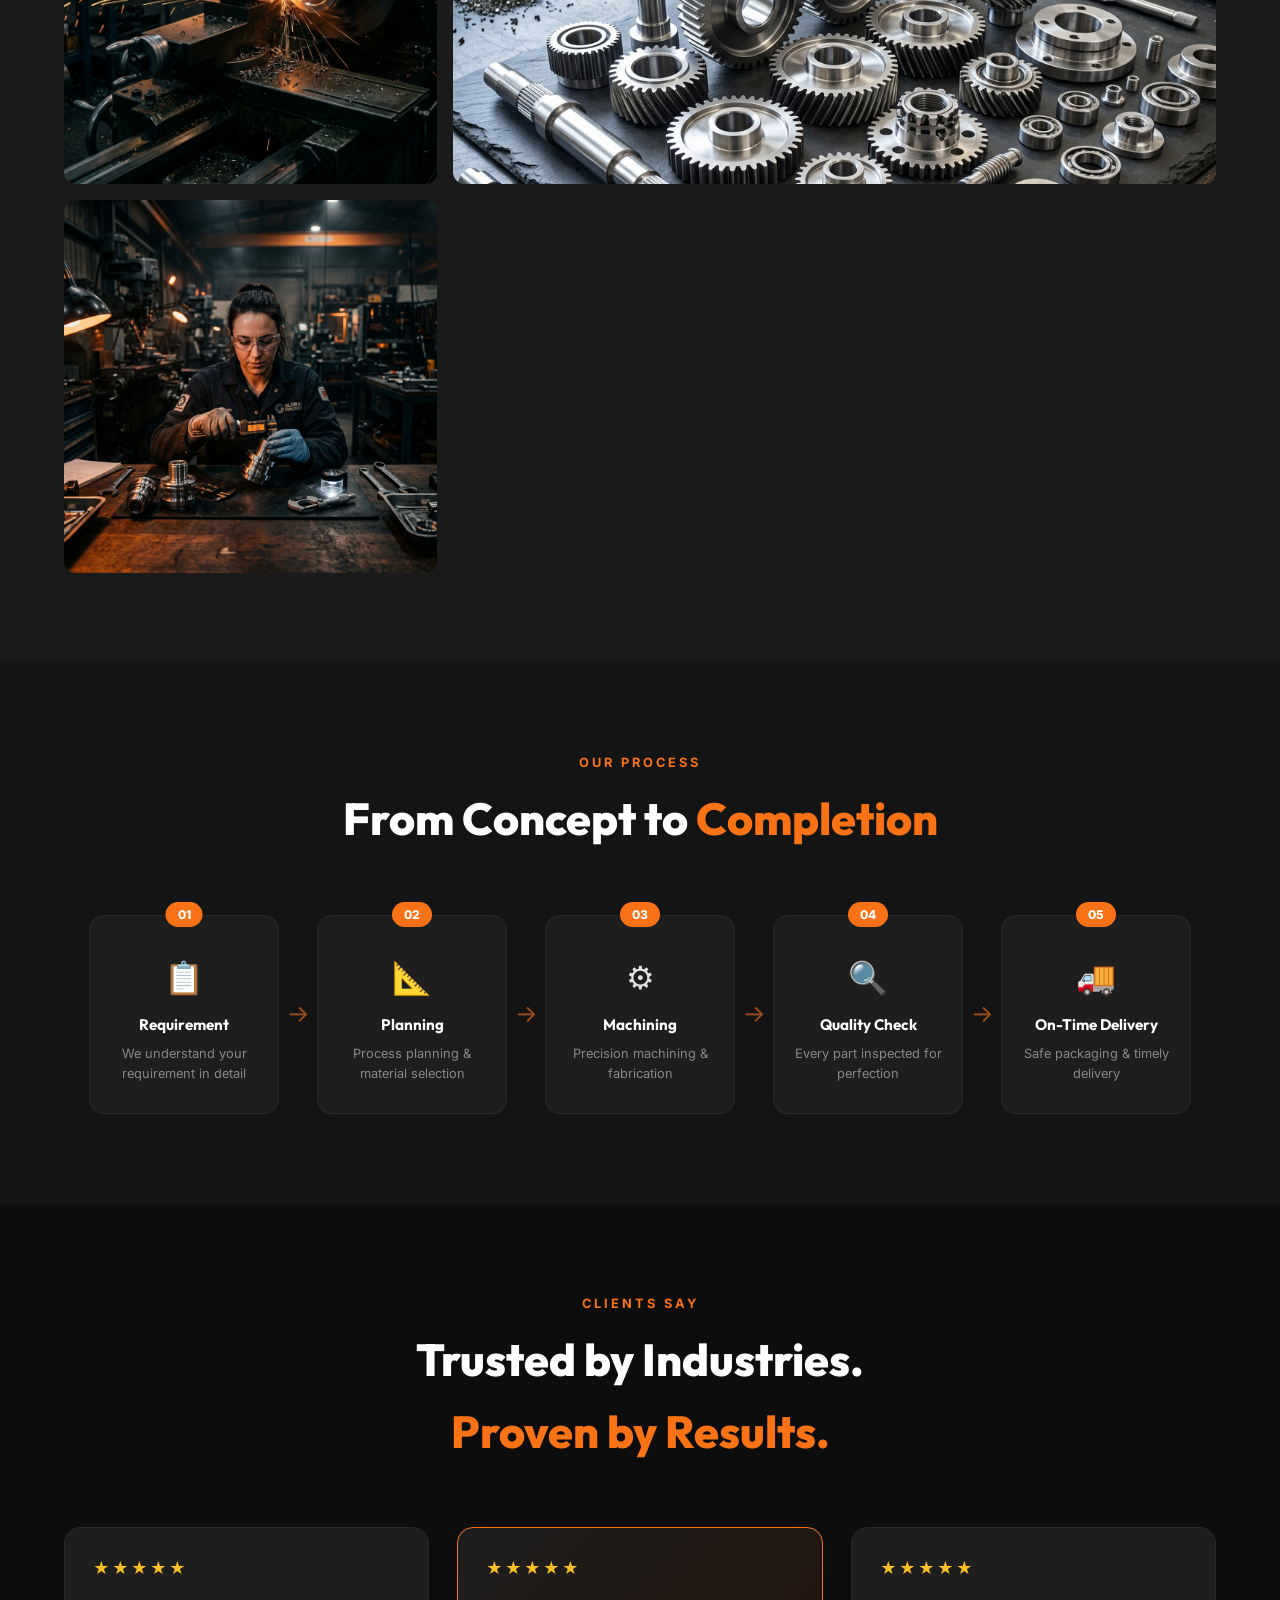
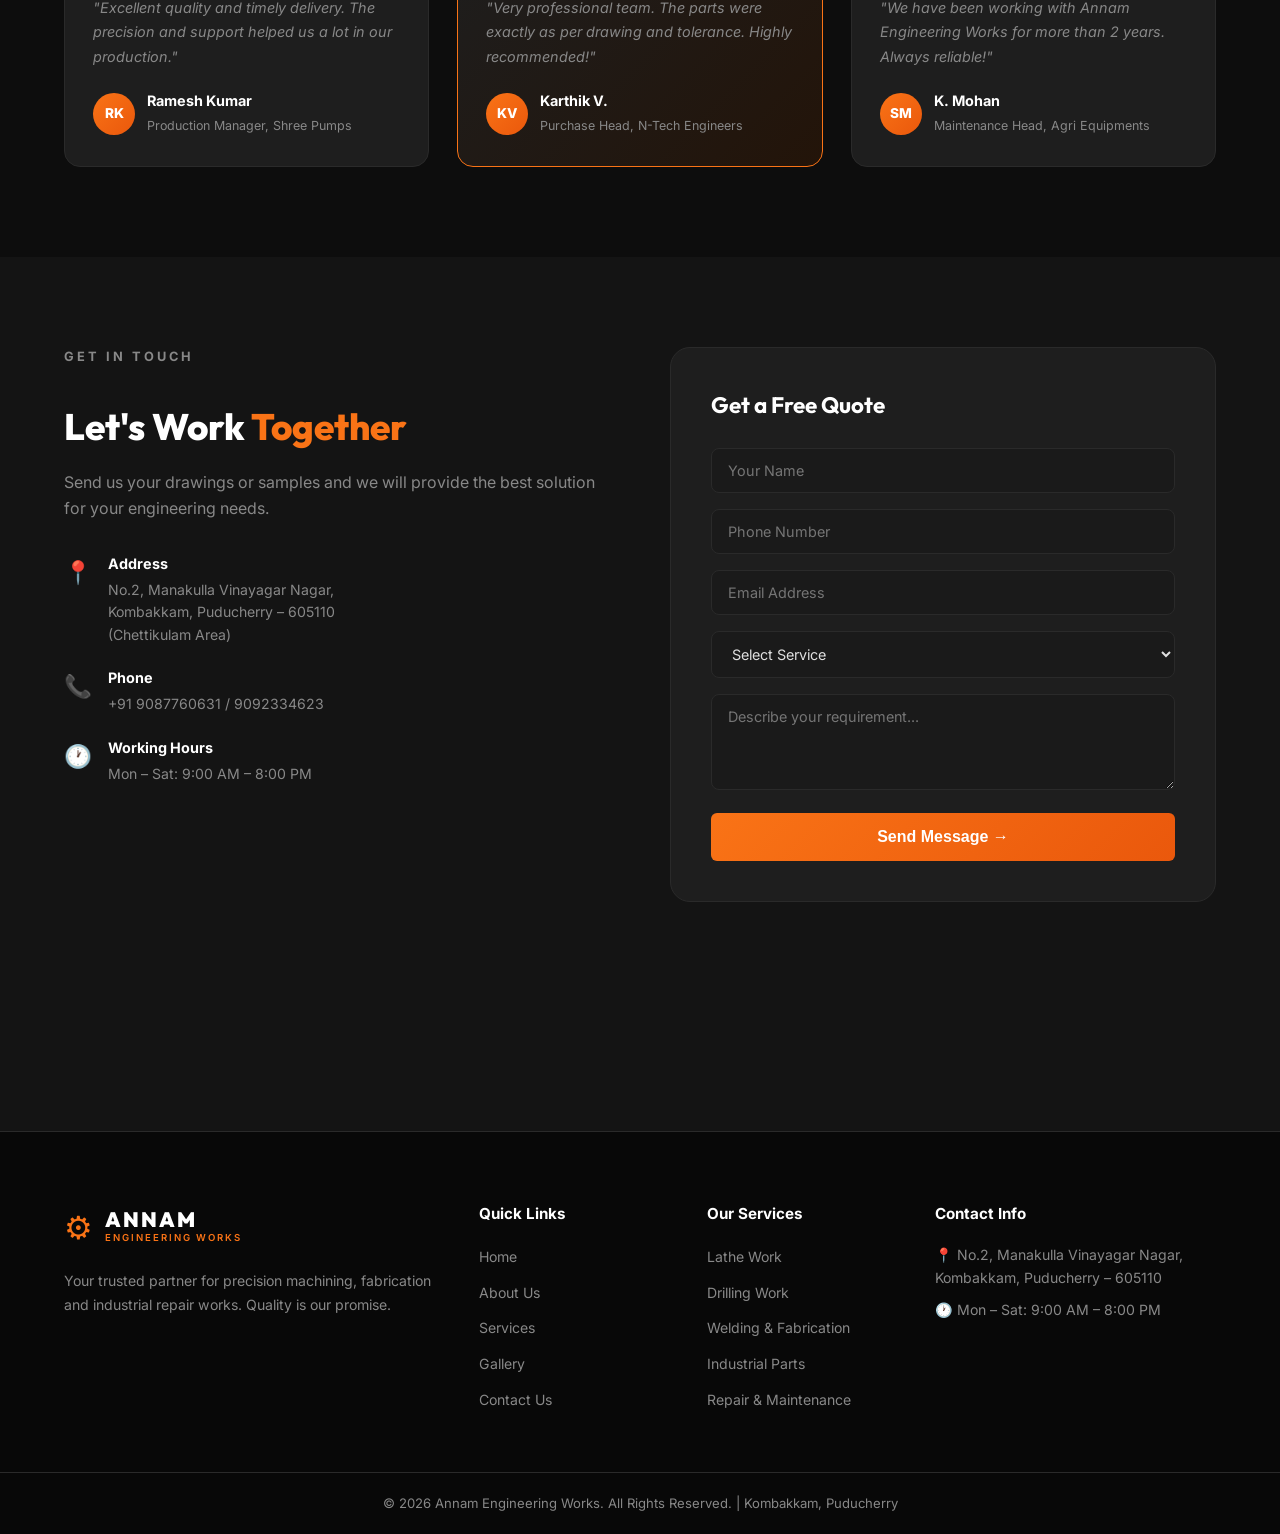
==== commit 9371792a: "seo changes" ====
--- a/index.html
+++ b/index.html
@@ -4,9 +4,144 @@
 <head>
   <meta charset="UTF-8" />
   <meta name="viewport" content="width=device-width, initial-scale=1.0" />
-  <title>Annam Engineering Works – Precision Machining & Fabrication, Puducherry</title>
+
+  <!-- PRIMARY SEO META TAGS -->
+  <title>Lathe Work, Machine Repair & Welding in Puducherry | Annam Engineering Works</title>
+  <meta name="title" content="Lathe Work, Machine Repair & Welding in Puducherry | Annam Engineering Works" />
   <meta name="description"
-    content="Annam Engineering Works – Expert lathe, drilling, welding, fabrication and industrial parts manufacturing in Kombakkam, Puducherry. Quality precision engineering since years." />
+    content="Annam Engineering Works in Kombakkam, Puducherry – Top precision lathe work, industrial machine repair & maintenance, welding, drilling, and custom metal parts manufacturing. 25+ years experience. Call +91 9087760631." />
+  <meta name="keywords"
+    content="lathe work, lathe works near me, lathe workshop in puducherry, lathe machine repair, lathe work pondicherry, lathe job work, precision turning, industrial machine repair, welding shop near me, welding and fabrication, drilling work, kombakkam lathe works, annam engineering works, annam industries" />
+  <meta name="author" content="Annam Engineering Works" />
+  <meta name="robots" content="index, follow, max-snippet:-1, max-image-preview:large, max-video-preview:-1" />
+  <link rel="canonical" href="https://annamindustries.in/" />
+
+  <!-- LOCAL SEO & GEO LOCATION TAGS (FOR SEARCH VISIBILITY IN PUDUCHERRY) -->
+  <meta name="geo.region" content="IN-PY" />
+  <meta name="geo.placename" content="Kombakkam, Puducherry" />
+  <meta name="geo.position" content="11.8973;79.7997" />
+  <meta name="ICBM" content="11.8973, 79.7997" />
+
+  <!-- OPEN GRAPH / SOCIAL SHARING -->
+  <meta property="og:type" content="business.business" />
+  <meta property="og:site_name" content="Annam Engineering Works" />
+  <meta property="og:title" content="Lathe Work, Machine Repair & Welding in Puducherry | Annam Engineering Works" />
+  <meta property="og:description"
+    content="Expert lathe work, machine repair, welding & fabrication, and drilling services in Kombakkam, Puducherry. 25+ years of precision engineering excellence." />
+  <meta property="og:url" content="https://annamindustries.in/" />
+  <meta property="og:image" content="https://annamindustries.in/hero_lathe.png" />
+  <meta property="og:locale" content="en_IN" />
+
+  <!-- TWITTER CARDS -->
+  <meta name="twitter:card" content="summary_large_image" />
+  <meta name="twitter:title" content="Lathe Work, Machine Repair & Welding in Puducherry | Annam Engineering Works" />
+  <meta name="twitter:description"
+    content="Expert lathe work, machine repair, welding & fabrication, and drilling services in Kombakkam, Puducherry." />
+  <meta name="twitter:image" content="https://annamindustries.in/hero_lathe.png" />
+
+  <!-- SCHEMA.ORG JSON-LD STRUCTURED DATA (LOCAL BUSINESS & SERVICES) -->
+  <script type="application/ld+json">
+  {
+    "@context": "https://schema.org",
+    "@type": "LocalBusiness",
+    "@id": "https://annamindustries.in/#business",
+    "name": "Annam Engineering Works",
+    "alternateName": ["Annam Industries", "Annam Lathe Works"],
+    "description": "Expert workshop for lathe work, industrial machine repair & maintenance, welding, drilling, precision turning and custom industrial parts manufacturing in Kombakkam, Puducherry.",
+    "url": "https://annamindustries.in/",
+    "telephone": ["+919087760631", "+919092334623", "+919032334623"],
+    "priceRange": "₹₹",
+    "image": "https://annamindustries.in/hero_lathe.png",
+    "logo": "https://annamindustries.in/hero_lathe.png",
+    "address": {
+      "@type": "PostalAddress",
+      "streetAddress": "No.2, Manakulla Vinayagar Nagar, Chettikulam Area, Kombakkam",
+      "addressLocality": "Puducherry",
+      "addressRegion": "Puducherry",
+      "postalCode": "605110",
+      "addressCountry": "IN"
+    },
+    "geo": {
+      "@type": "GeoCoordinates",
+      "latitude": 11.8973,
+      "longitude": 79.7997
+    },
+    "openingHoursSpecification": [
+      {
+        "@type": "OpeningHoursSpecification",
+        "dayOfWeek": ["Monday", "Tuesday", "Wednesday", "Thursday", "Friday", "Saturday"],
+        "opens": "09:00",
+        "closes": "20:00"
+      }
+    ],
+    "areaServed": [
+      { "@type": "City", "name": "Puducherry" },
+      { "@type": "City", "name": "Pondicherry" },
+      { "@type": "AdministrativeArea", "name": "Kombakkam" },
+      { "@type": "AdministrativeArea", "name": "Cuddalore" },
+      { "@type": "AdministrativeArea", "name": "Villupuram" },
+      { "@type": "AdministrativeArea", "name": "Tamil Nadu" }
+    ],
+    "hasOfferCatalog": {
+      "@type": "OfferCatalog",
+      "name": "Lathe & Precision Engineering Services",
+      "itemListElement": [
+        {
+          "@type": "Offer",
+          "itemOffered": {
+            "@type": "Service",
+            "name": "Lathe Work & Precision Turning",
+            "description": "Turning, facing, boring, threading, grooving, shaft turning, and custom component machining."
+          }
+        },
+        {
+          "@type": "Offer",
+          "itemOffered": {
+            "@type": "Service",
+            "name": "Machine Repair & Maintenance",
+            "description": "Industrial machinery breakdown servicing, bearing seating repairs, shaft reconditioning, hydraulic & mechanical machine maintenance."
+          }
+        },
+        {
+          "@type": "Offer",
+          "itemOffered": {
+            "@type": "Service",
+            "name": "Welding & Fabrication",
+            "description": "All types of welding, fabrication, assembly and repair works for industrial applications."
+          }
+        },
+        {
+          "@type": "Offer",
+          "itemOffered": {
+            "@type": "Service",
+            "name": "Drilling Work",
+            "description": "Drilling, reaming, tapping and all types of hole machining with high accuracy."
+          }
+        },
+        {
+          "@type": "Offer",
+          "itemOffered": {
+            "@type": "Service",
+            "name": "Industrial Parts Manufacturing",
+            "description": "Custom parts manufacturing as per drawing, sample or customer requirement."
+          }
+        }
+      ]
+    }
+  }
+  </script>
+
+  <!-- SCHEMA.ORG WEBSITE SCHEMA -->
+  <script type="application/ld+json">
+  {
+    "@context": "https://schema.org",
+    "@type": "WebSite",
+    "name": "Annam Engineering Works",
+    "alternateName": "Annam Industries",
+    "url": "https://annamindustries.in/"
+  }
+  </script>
+
   <link rel="preconnect" href="https://fonts.googleapis.com" />
   <link rel="preconnect" href="https://fonts.gstatic.com" crossorigin />
   <link
@@ -21,7 +156,7 @@
   <div class="topbar">
     <div class="container topbar-inner">
       <span>📍 No.2, Manakulla Vinayagar Nagar, Kombakkam, Puducherry – 605110</span>
-      <span>📞 <a href="tel:+919032334623">Call Us Now</a></span>
+      <span>📞 <a href="tel:+919087760631">Call Us Now</a></span>
     </div>
   </div>
 
@@ -53,7 +188,7 @@
   <!-- HERO -->
   <section class="hero" id="home">
     <div class="hero-bg">
-      <img src="hero_lathe.png" alt="Lathe machine in action" class="hero-img" />
+      <img src="hero_lathe.png" alt="Lathe machine work in Puducherry" class="hero-img" />
       <div class="hero-overlay"></div>
     </div>
     <div class="container hero-content">
@@ -80,15 +215,15 @@
   <!-- STATS -->
   <section class="stats-bar">
     <div class="container stats-grid">
-      <div class="stat-item" data-count="10">
+      <div class="stat-item" data-count="25">
         <span class="stat-num" id="stat1">0</span><span class="stat-suffix">+</span>
         <p>Years of Experience</p>
       </div>
-      <div class="stat-item" data-count="500">
+      <div class="stat-item" data-count="1000">
         <span class="stat-num" id="stat2">0</span><span class="stat-suffix">+</span>
         <p>Happy Customers</p>
       </div>
-      <div class="stat-item" data-count="1000">
+      <div class="stat-item" data-count="5000">
         <span class="stat-num" id="stat3">0</span><span class="stat-suffix">+</span>
         <p>Projects Completed</p>
       </div>
@@ -110,7 +245,7 @@
       <div class="services-grid">
         <div class="service-card">
           <div class="service-img-wrap">
-            <img src="hero_lathe.png" alt="Lathe Work" />
+            <img src="hero_lathe.png" alt="Lathe Work in Puducherry" />
           </div>
           <div class="service-icon">⚙</div>
           <h3>Lathe Work</h3>
@@ -119,7 +254,7 @@
         </div>
         <div class="service-card">
           <div class="service-img-wrap">
-            <img src="drilling.png" alt="Drilling Work" />
+            <img src="drilling.png" alt="Drilling Work in Puducherry" />
           </div>
           <div class="service-icon">🔩</div>
           <h3>Drilling Work</h3>
@@ -128,7 +263,7 @@
         </div>
         <div class="service-card">
           <div class="service-img-wrap">
-            <img src="welding.png" alt="Welding & Fabrication" />
+            <img src="welding.png" alt="Welding & Fabrication in Puducherry" />
           </div>
           <div class="service-icon">🔥</div>
           <h3>Welding & Fabrication</h3>
@@ -137,7 +272,7 @@
         </div>
         <div class="service-card">
           <div class="service-img-wrap">
-            <img src="metal_parts.png" alt="Industrial Parts" />
+            <img src="metal_parts.png" alt="Industrial Parts Manufacturing in Puducherry" />
           </div>
           <div class="service-icon">🏭</div>
           <h3>Industrial Parts</h3>
@@ -152,9 +287,9 @@
   <section class="section about-section" id="about">
     <div class="container about-grid">
       <div class="about-img-col">
-        <img src="workshop_team.png" alt="Our Workshop" class="about-img" />
+        <img src="workshop_team.png" alt="Our Workshop in Kombakkam Puducherry" class="about-img" />
         <div class="about-badge-float">
-          <span class="big-num">15+</span>
+          <span class="big-num">25+</span>
           <span>Years of<br />Excellence</span>
         </div>
       </div>
@@ -185,23 +320,23 @@
       </div>
       <div class="gallery-grid">
         <div class="gallery-item tall">
-          <img src="hero_lathe.png" alt="Lathe machining" />
+          <img src="hero_lathe.png" alt="Lathe machining in Puducherry" />
           <div class="gallery-overlay"><span>Lathe Machining</span></div>
         </div>
         <div class="gallery-item">
-          <img src="drilling.png" alt="Drilling work" />
+          <img src="drilling.png" alt="Drilling work in Puducherry" />
           <div class="gallery-overlay"><span>Drilling Work</span></div>
         </div>
         <div class="gallery-item">
-          <img src="welding.png" alt="Welding" />
+          <img src="welding.png" alt="Welding and fabrication workshop" />
           <div class="gallery-overlay"><span>Welding & Fabrication</span></div>
         </div>
         <div class="gallery-item wide">
-          <img src="metal_parts.png" alt="Metal parts" />
+          <img src="metal_parts.png" alt="Precision metal parts manufacturing" />
           <div class="gallery-overlay"><span>Precision Parts</span></div>
         </div>
         <div class="gallery-item">
-          <img src="workshop_team.png" alt="Quality check" />
+          <img src="workshop_team.png" alt="Workshop quality check" />
           <div class="gallery-overlay"><span>Quality Control</span></div>
         </div>
       </div>
@@ -419,4 +554,4 @@
   <script src="script.js"></script>
 </body>
 
-</html>+</html>
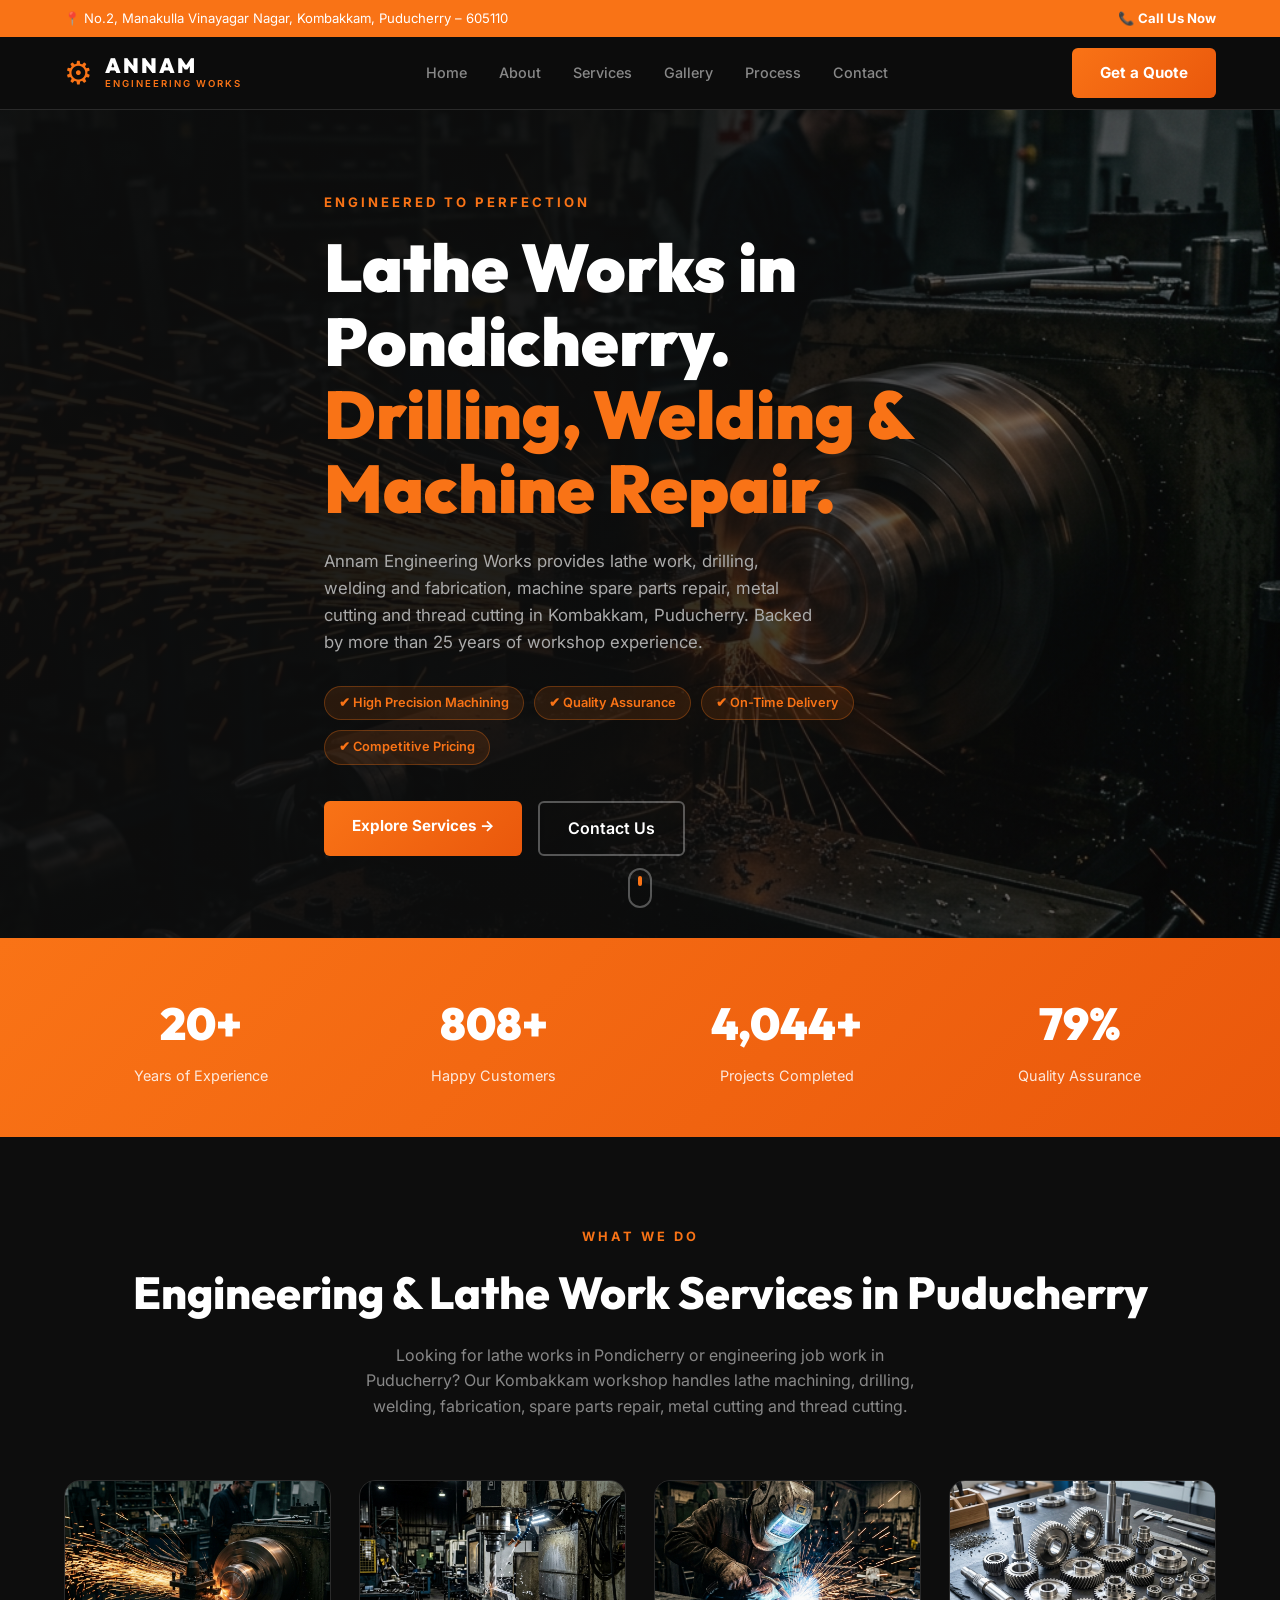
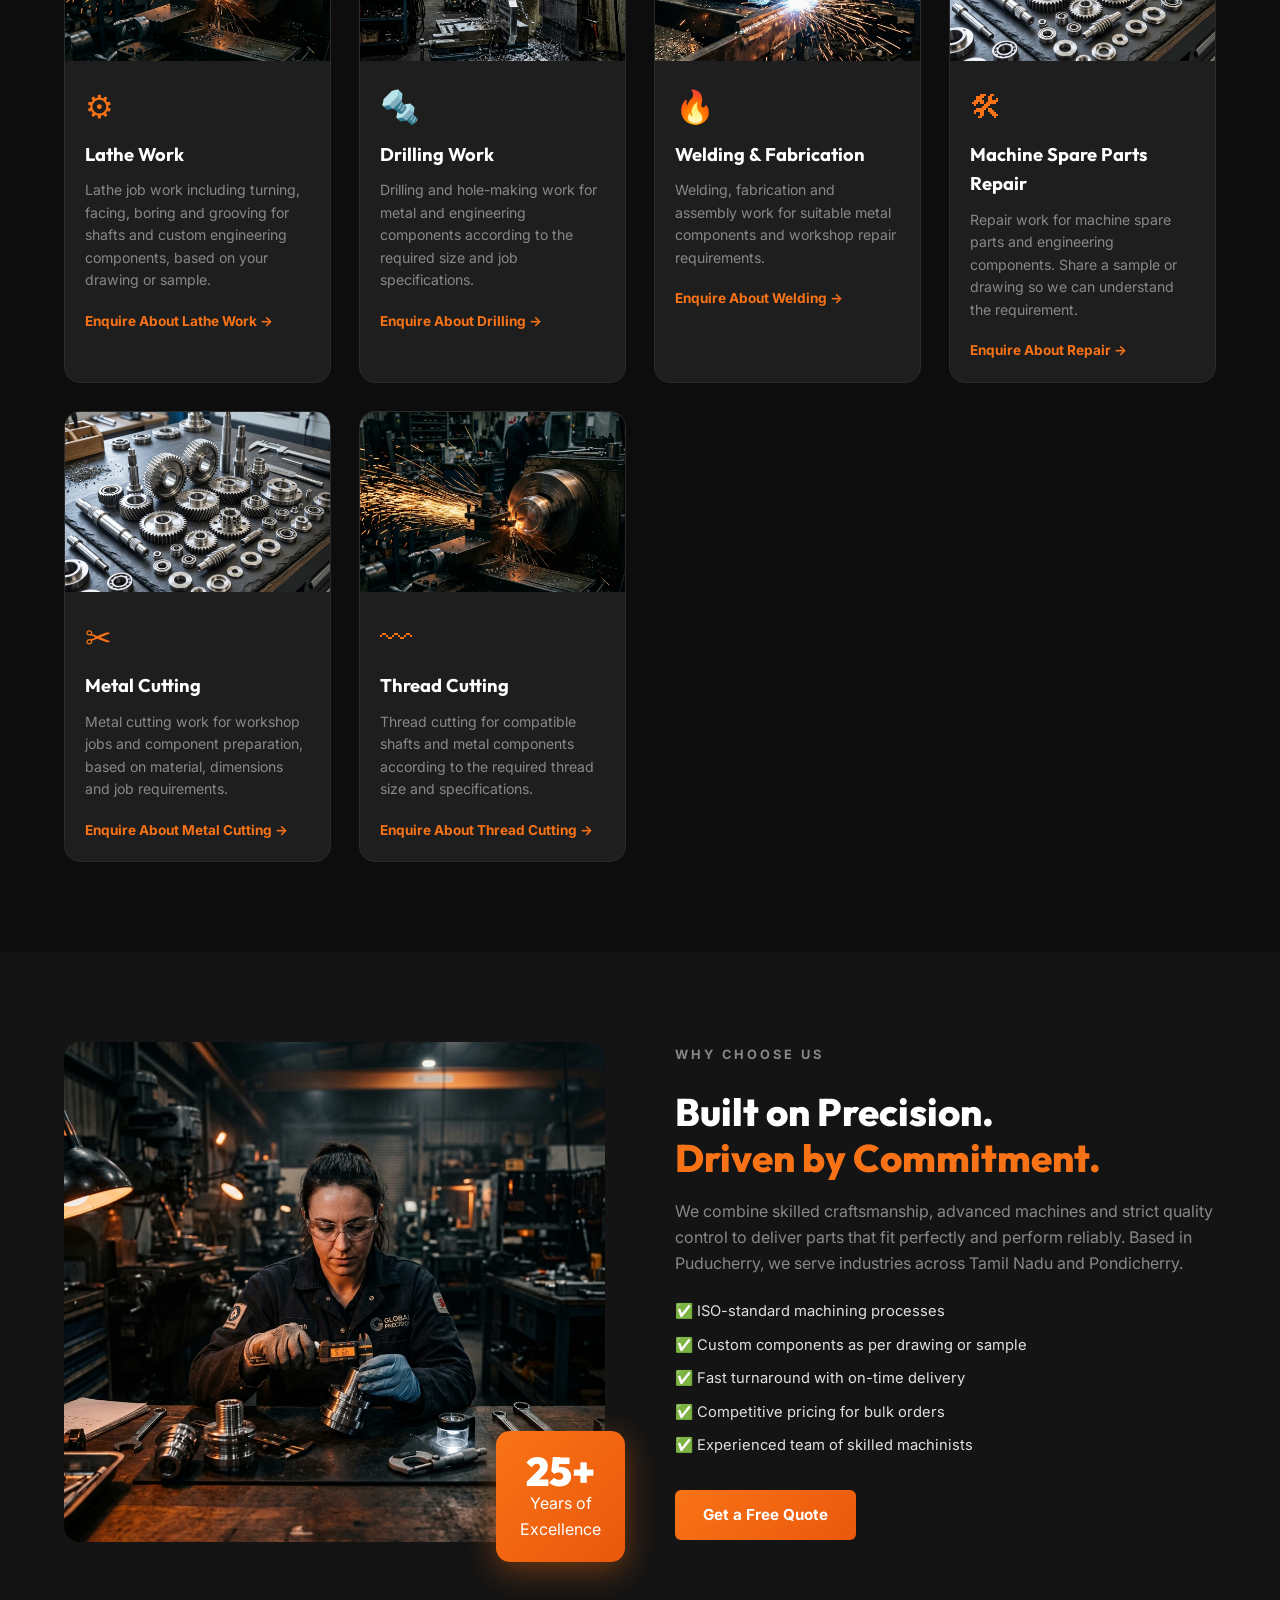
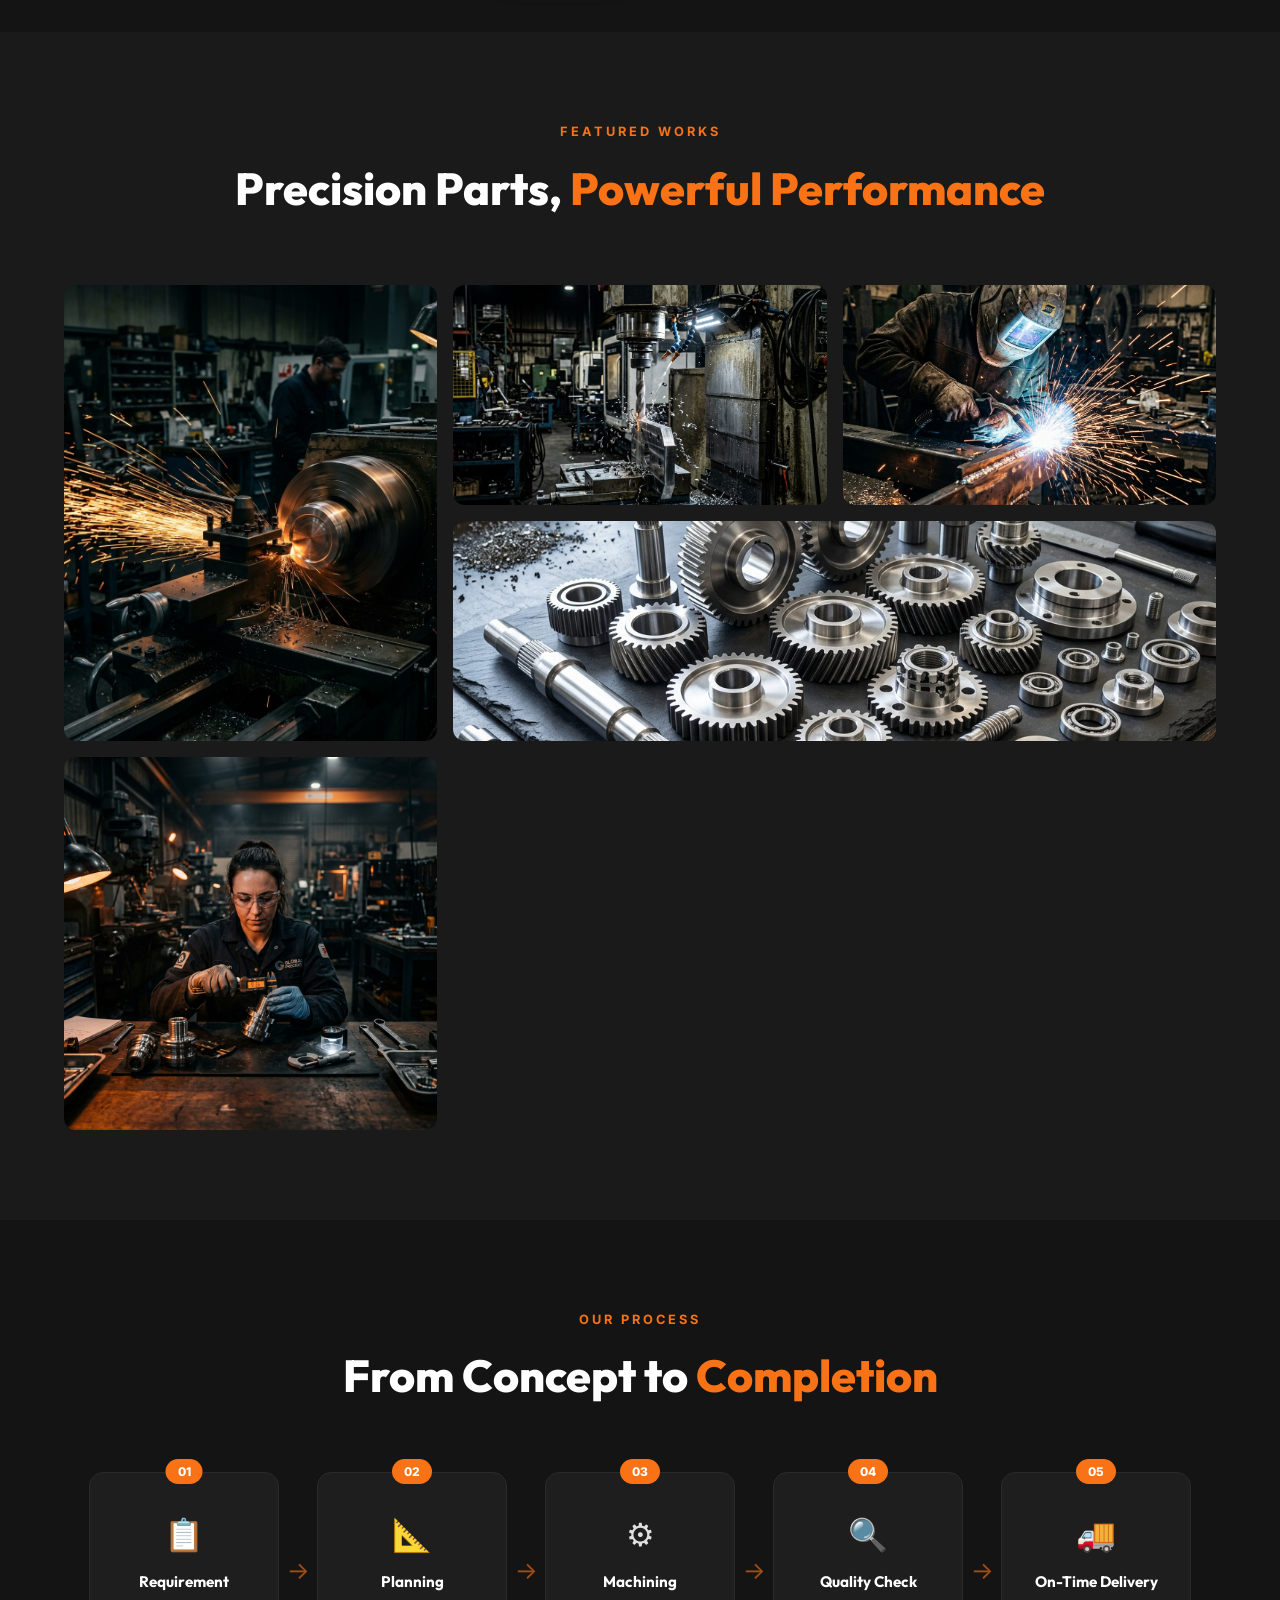
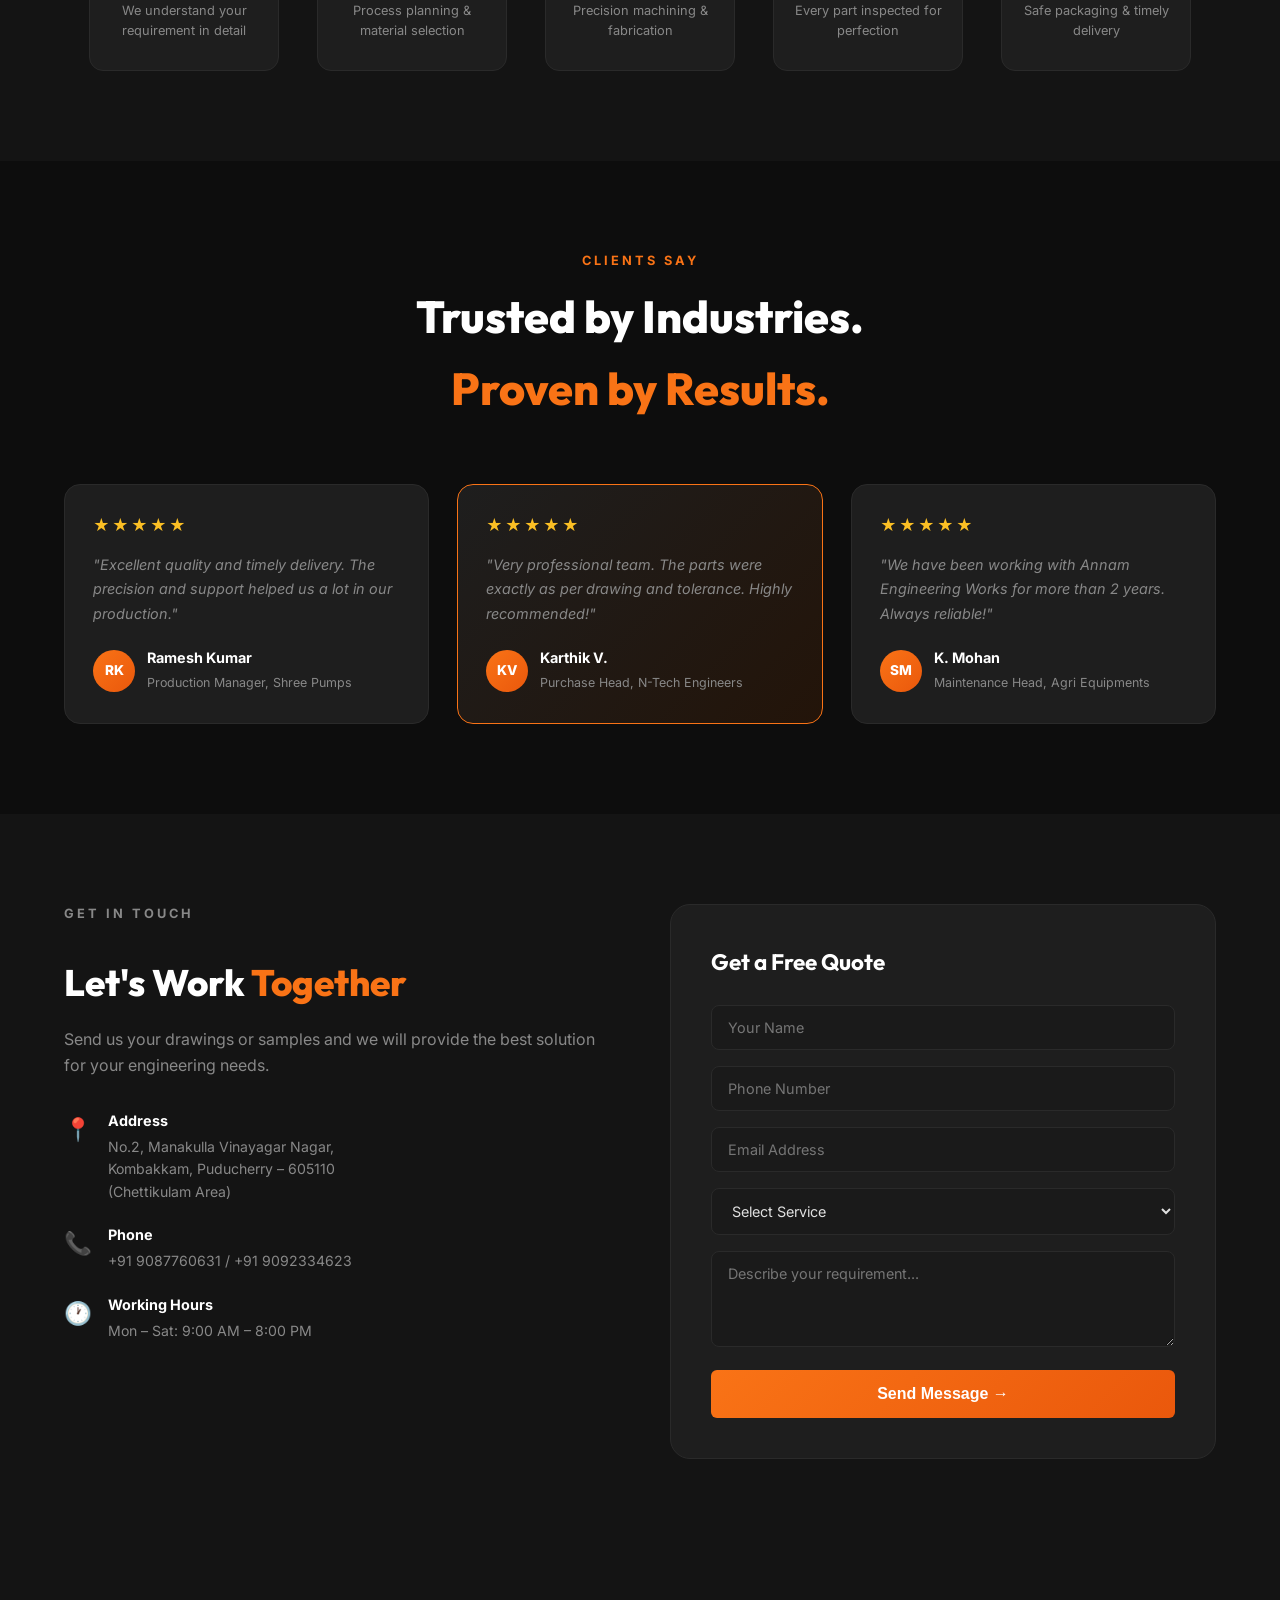
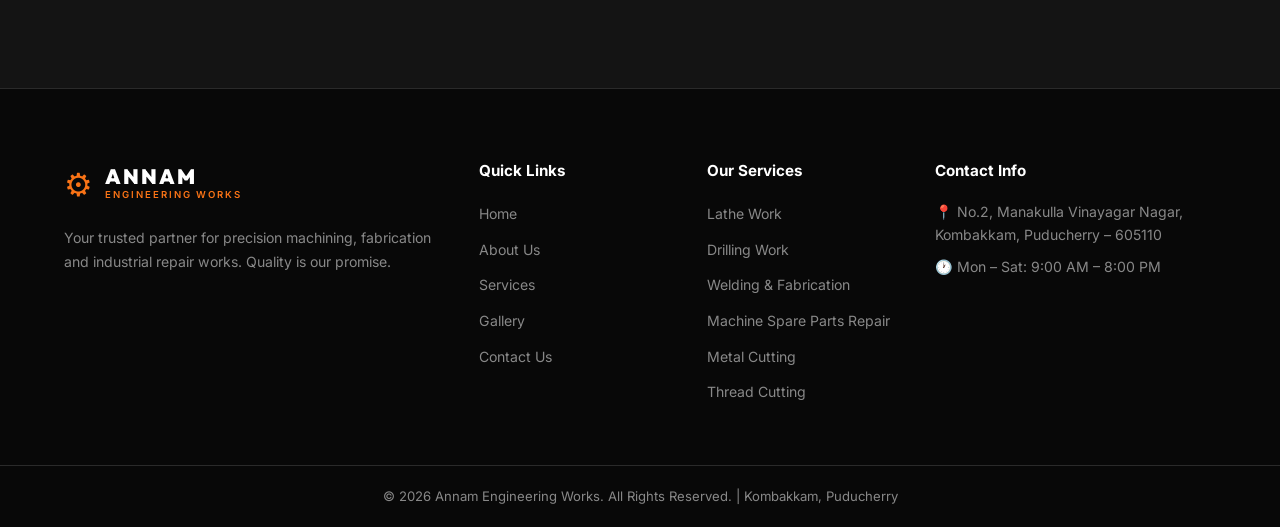
==== commit fc3d173a: "new seo changes added" ====
--- a/index.html
+++ b/index.html
@@ -6,12 +6,10 @@
   <meta name="viewport" content="width=device-width, initial-scale=1.0" />
 
   <!-- PRIMARY SEO META TAGS -->
-  <title>Lathe Work, Machine Repair & Welding in Puducherry | Annam Engineering Works</title>
-  <meta name="title" content="Lathe Work, Machine Repair & Welding in Puducherry | Annam Engineering Works" />
-  <meta name="description"
-    content="Annam Engineering Works in Kombakkam, Puducherry – Top precision lathe work, industrial machine repair & maintenance, welding, drilling, and custom metal parts manufacturing. 25+ years experience. Call +91 9087760631." />
-  <meta name="keywords"
-    content="lathe work, lathe works near me, lathe workshop in puducherry, lathe machine repair, lathe work pondicherry, lathe job work, precision turning, industrial machine repair, welding shop near me, welding and fabrication, drilling work, kombakkam lathe works, annam engineering works, annam industries" />
+  <title>Lathe Works in Pondicherry | Drilling, Welding & Machine Repair – Annam Engineering Works</title>
+  <meta name="title" content="Lathe Works in Pondicherry | Drilling, Welding & Machine Repair – Annam Engineering Works" />
+  <meta name="description" content="Annam Engineering Works in Kombakkam, Puducherry offers lathe work, drilling, welding and fabrication, machine spare parts repair, metal cutting and thread cutting. Over 25 years of engineering workshop experience. Call +91 9087760631 or +91 9092334623." />
+  <meta name="keywords" content="lathe works in Pondicherry, lathe work Puducherry, lathe machine job work, lathe workshop Kombakkam, drilling works Puducherry, welding works Pondicherry, fabrication Puducherry, machine spare parts repair, metal cutting work, thread cutting work, Annam Engineering Works" />
   <meta name="author" content="Annam Engineering Works" />
   <meta name="robots" content="index, follow, max-snippet:-1, max-image-preview:large, max-video-preview:-1" />
   <link rel="canonical" href="https://annamindustries.in/" />
@@ -25,21 +23,19 @@
   <!-- OPEN GRAPH / SOCIAL SHARING -->
   <meta property="og:type" content="business.business" />
   <meta property="og:site_name" content="Annam Engineering Works" />
-  <meta property="og:title" content="Lathe Work, Machine Repair & Welding in Puducherry | Annam Engineering Works" />
-  <meta property="og:description"
-    content="Expert lathe work, machine repair, welding & fabrication, and drilling services in Kombakkam, Puducherry. 25+ years of precision engineering excellence." />
+  <meta property="og:title" content="Lathe Works in Pondicherry | Annam Engineering Works" />
+  <meta property="og:description" content="Lathe work, drilling, welding and fabrication, machine spare parts repair, metal cutting and thread cutting in Kombakkam, Puducherry. Over 25 years of workshop experience." />
   <meta property="og:url" content="https://annamindustries.in/" />
   <meta property="og:image" content="https://annamindustries.in/hero_lathe.png" />
   <meta property="og:locale" content="en_IN" />
 
   <!-- TWITTER CARDS -->
   <meta name="twitter:card" content="summary_large_image" />
-  <meta name="twitter:title" content="Lathe Work, Machine Repair & Welding in Puducherry | Annam Engineering Works" />
-  <meta name="twitter:description"
-    content="Expert lathe work, machine repair, welding & fabrication, and drilling services in Kombakkam, Puducherry." />
+  <meta name="twitter:title" content="Lathe Works in Pondicherry | Annam Engineering Works" />
+  <meta name="twitter:description" content="Lathe work, drilling, welding and fabrication, machine spare parts repair, metal cutting and thread cutting in Kombakkam, Puducherry." />
   <meta name="twitter:image" content="https://annamindustries.in/hero_lathe.png" />
 
-  <!-- SCHEMA.ORG JSON-LD STRUCTURED DATA (LOCAL BUSINESS & SERVICES) -->
+  <!-- LOCAL BUSINESS STRUCTURED DATA -->
   <script type="application/ld+json">
   {
     "@context": "https://schema.org",
@@ -47,15 +43,13 @@
     "@id": "https://annamindustries.in/#business",
     "name": "Annam Engineering Works",
     "alternateName": ["Annam Industries", "Annam Lathe Works"],
-    "description": "Expert workshop for lathe work, industrial machine repair & maintenance, welding, drilling, precision turning and custom industrial parts manufacturing in Kombakkam, Puducherry.",
+    "description": "An engineering workshop in Kombakkam, Puducherry providing lathe work, drilling, welding and fabrication, machine spare parts repair, metal cutting and thread cutting. Over 25 years of experience.",
     "url": "https://annamindustries.in/",
-    "telephone": ["+919087760631", "+919092334623", "+919032334623"],
-    "priceRange": "₹₹",
+    "telephone": "+919087760631",
     "image": "https://annamindustries.in/hero_lathe.png",
-    "logo": "https://annamindustries.in/hero_lathe.png",
     "address": {
       "@type": "PostalAddress",
-      "streetAddress": "No.2, Manakulla Vinayagar Nagar, Chettikulam Area, Kombakkam",
+      "streetAddress": "No. 2, Manakulla Vinayagar Nagar, Chettikulam, Kombakkam",
       "addressLocality": "Puducherry",
       "addressRegion": "Puducherry",
       "postalCode": "605110",
@@ -66,6 +60,18 @@
       "latitude": 11.8973,
       "longitude": 79.7997
     },
+    "contactPoint": [
+      {
+        "@type": "ContactPoint",
+        "telephone": "+919087760631",
+        "contactType": "customer service"
+      },
+      {
+        "@type": "ContactPoint",
+        "telephone": "+919092334623",
+        "contactType": "customer service"
+      }
+    ],
     "openingHoursSpecification": [
       {
         "@type": "OpeningHoursSpecification",
@@ -84,47 +90,32 @@
     ],
     "hasOfferCatalog": {
       "@type": "OfferCatalog",
-      "name": "Lathe & Precision Engineering Services",
+      "name": "Engineering Workshop Services",
       "itemListElement": [
         {
-          "@type": "Offer",
-          "itemOffered": {
-            "@type": "Service",
-            "name": "Lathe Work & Precision Turning",
-            "description": "Turning, facing, boring, threading, grooving, shaft turning, and custom component machining."
-          }
+          "@type": "OfferCatalog",
+          "name": "Lathe Work and Thread Cutting",
+          "itemListElement": [
+            { "@type": "Offer", "itemOffered": { "@type": "Service", "name": "Lathe Work", "description": "Turning, facing, boring, grooving and custom lathe machining." } },
+            { "@type": "Offer", "itemOffered": { "@type": "Service", "name": "Thread Cutting", "description": "Thread cutting for compatible shafts and machine components." } }
+          ]
         },
         {
-          "@type": "Offer",
-          "itemOffered": {
-            "@type": "Service",
-            "name": "Machine Repair & Maintenance",
-            "description": "Industrial machinery breakdown servicing, bearing seating repairs, shaft reconditioning, hydraulic & mechanical machine maintenance."
-          }
+          "@type": "OfferCatalog",
+          "name": "Drilling and Metal Cutting",
+          "itemListElement": [
+            { "@type": "Offer", "itemOffered": { "@type": "Service", "name": "Drilling Work", "description": "Drilling and hole-making work for engineering components." } },
+            { "@type": "Offer", "itemOffered": { "@type": "Service", "name": "Metal Cutting", "description": "Metal cutting work for workshop and component requirements." } }
+          ]
         },
         {
-          "@type": "Offer",
-          "itemOffered": {
-            "@type": "Service",
-            "name": "Welding & Fabrication",
-            "description": "All types of welding, fabrication, assembly and repair works for industrial applications."
-          }
-        },
-        {
-          "@type": "Offer",
-          "itemOffered": {
-            "@type": "Service",
-            "name": "Drilling Work",
-            "description": "Drilling, reaming, tapping and all types of hole machining with high accuracy."
-          }
-        },
-        {
-          "@type": "Offer",
-          "itemOffered": {
-            "@type": "Service",
-            "name": "Industrial Parts Manufacturing",
-            "description": "Custom parts manufacturing as per drawing, sample or customer requirement."
-          }
+          "@type": "OfferCatalog",
+          "name": "Welding, Fabrication and Repair",
+          "itemListElement": [
+            { "@type": "Offer", "itemOffered": { "@type": "Service", "name": "Welding Work", "description": "Welding work for suitable metal components and repair requirements." } },
+            { "@type": "Offer", "itemOffered": { "@type": "Service", "name": "Fabrication", "description": "Metal fabrication and assembly work for customer requirements." } },
+            { "@type": "Offer", "itemOffered": { "@type": "Service", "name": "Machine Spare Parts Repair", "description": "Repair of machine spare parts and engineering components." } }
+          ]
         }
       ]
     }
@@ -193,9 +184,8 @@
     </div>
     <div class="container hero-content">
       <p class="hero-tag">Engineered to Perfection</p>
-      <h1 class="hero-title">We Shape Metal.<br /><span class="highlight">We Build Trust.</span></h1>
-      <p class="hero-desc">Precision machining, fabrication, and repair solutions tailored for industries that never
-        compromise on quality — located in the heart of Puducherry.</p>
+      <h1 class="hero-title">Lathe Works in Pondicherry.<br /><span class="highlight">Drilling, Welding & Machine Repair.</span></h1>
+      <p class="hero-desc">Annam Engineering Works provides lathe work, drilling, welding and fabrication, machine spare parts repair, metal cutting and thread cutting in Kombakkam, Puducherry. Backed by more than 25 years of workshop experience.</p>
       <div class="hero-badges">
         <div class="badge">✔ High Precision Machining</div>
         <div class="badge">✔ Quality Assurance</div>
@@ -239,45 +229,63 @@
     <div class="container">
       <div class="section-header">
         <p class="section-tag">WHAT WE DO</p>
-        <h2>Our <span class="highlight">Services</span></h2>
-        <p class="section-sub">From raw metal to precision components — we handle it all with expertise and care.</p>
+        <h2>Engineering & Lathe Work Services in Puducherry</h2>
+        <p class="section-sub">Looking for lathe works in Pondicherry or engineering job work in Puducherry? Our Kombakkam workshop handles lathe machining, drilling, welding, fabrication, spare parts repair, metal cutting and thread cutting.</p>
       </div>
       <div class="services-grid">
         <div class="service-card">
           <div class="service-img-wrap">
-            <img src="hero_lathe.png" alt="Lathe Work in Puducherry" />
+            <img src="hero_lathe.png" alt="Lathe machining and turning work at Annam Engineering Works in Kombakkam, Puducherry" loading="lazy" />
           </div>
           <div class="service-icon">⚙</div>
           <h3>Lathe Work</h3>
-          <p>Turning, Facing, Threading, Boring, Grooving and custom components as per drawing or sample.</p>
-          <a href="#contact" class="learn-more">Learn More →</a>
+          <p>Lathe job work including turning, facing, boring and grooving for shafts and custom engineering components, based on your drawing or sample.</p>
+          <a href="#contact" class="learn-more">Enquire About Lathe Work →</a>
         </div>
         <div class="service-card">
           <div class="service-img-wrap">
-            <img src="drilling.png" alt="Drilling Work in Puducherry" />
+            <img src="drilling.png" alt="Drilling work for engineering components in Puducherry" loading="lazy" />
           </div>
           <div class="service-icon">🔩</div>
           <h3>Drilling Work</h3>
-          <p>Drilling, Reaming, Tapping and all types of hole machining with high accuracy.</p>
-          <a href="#contact" class="learn-more">Learn More →</a>
+          <p>Drilling and hole-making work for metal and engineering components according to the required size and job specifications.</p>
+          <a href="#contact" class="learn-more">Enquire About Drilling →</a>
         </div>
         <div class="service-card">
           <div class="service-img-wrap">
-            <img src="welding.png" alt="Welding & Fabrication in Puducherry" />
+            <img src="welding.png" alt="Welding and metal fabrication work at the Kombakkam workshop" loading="lazy" />
           </div>
           <div class="service-icon">🔥</div>
           <h3>Welding & Fabrication</h3>
-          <p>All types of welding, fabrication, assembly and repair works for industrial applications.</p>
-          <a href="#contact" class="learn-more">Learn More →</a>
+          <p>Welding, fabrication and assembly work for suitable metal components and workshop repair requirements.</p>
+          <a href="#contact" class="learn-more">Enquire About Welding →</a>
         </div>
         <div class="service-card">
           <div class="service-img-wrap">
-            <img src="metal_parts.png" alt="Industrial Parts Manufacturing in Puducherry" />
-          </div>
-          <div class="service-icon">🏭</div>
-          <h3>Industrial Parts</h3>
-          <p>Custom parts manufacturing as per drawing, sample or customer requirement — any quantity.</p>
-          <a href="#contact" class="learn-more">Learn More →</a>
+            <img src="metal_parts.png" alt="Machine spare parts repair and metal component work in Puducherry" loading="lazy" />
+          </div>
+          <div class="service-icon">🛠</div>
+          <h3>Machine Spare Parts Repair</h3>
+          <p>Repair work for machine spare parts and engineering components. Share a sample or drawing so we can understand the requirement.</p>
+          <a href="#contact" class="learn-more">Enquire About Repair →</a>
+        </div>
+        <div class="service-card">
+          <div class="service-img-wrap">
+            <img src="metal_parts.png" alt="Metal cutting work for engineering jobs in Puducherry" loading="lazy" />
+          </div>
+          <div class="service-icon">✂</div>
+          <h3>Metal Cutting</h3>
+          <p>Metal cutting work for workshop jobs and component preparation, based on material, dimensions and job requirements.</p>
+          <a href="#contact" class="learn-more">Enquire About Metal Cutting →</a>
+        </div>
+        <div class="service-card">
+          <div class="service-img-wrap">
+            <img src="hero_lathe.png" alt="Thread cutting on metal components using a lathe machine" loading="lazy" />
+          </div>
+          <div class="service-icon">〰</div>
+          <h3>Thread Cutting</h3>
+          <p>Thread cutting for compatible shafts and metal components according to the required thread size and specifications.</p>
+          <a href="#contact" class="learn-more">Enquire About Thread Cutting →</a>
         </div>
       </div>
     </div>
@@ -453,7 +461,7 @@
             <span class="contact-icon">📞</span>
             <div>
               <strong>Phone</strong>
-              <p><a href="tel:+919087760631">+91 9087760631 / 9092334623</a></p>
+              <p><a href="tel:+919087760631">+91 9087760631</a> / <a href="tel:+919092334623">+91 9092334623</a></p>
             </div>
           </div>
           <div class="contact-detail-item">
@@ -465,8 +473,7 @@
           </div>
         </div>
         <div class="map-embed">
-          <iframe
-            src="https://www.google.com/maps/embed?pb=!1m18!1m12!1m3!1d3902.0!2d79.8!3d11.95!2m3!1f0!2f0!3f0!3m2!1i1024!2i768!4f13.1!3m3!1m2!1s0x3a5360000000001%3A0x1!2sKombakkam%2C+Puducherry!5e0!3m2!1sen!2sin!4v1"
+          <iframe src="https://www.google.com/maps/embed?pb=!1m18!1m12!1m3!1d1124.6460591493092!2d79.79251582150287!3d11.90942610874743!2m3!1f0!2f0!3f0!3m2!1i1024!2i768!4f13.1!3m3!1m2!1s0x3a5361678ee007f1%3A0x609954a96b0b5bb2!2sAnnam%20Engineering%20Works!5e1!3m2!1sen!2sin!4v1793591734203!5m2!1sen!2sin"
             width="100%" height="220" style="border:0;border-radius:12px;" allowfullscreen="" loading="lazy">
           </iframe>
         </div>
@@ -488,9 +495,11 @@
               <option value="">Select Service</option>
               <option>Lathe Work</option>
               <option>Drilling Work</option>
-              <option>Welding & Fabrication</option>
-              <option>Industrial Parts</option>
-              <option>Repair & Maintenance</option>
+              <option>Welding Work</option>
+              <option>Fabrication</option>
+              <option>Machine Spare Parts Repair</option>
+              <option>Metal Cutting</option>
+              <option>Thread Cutting</option>
             </select>
           </div>
           <div class="form-group">
@@ -533,8 +542,9 @@
           <li><a href="#services">Lathe Work</a></li>
           <li><a href="#services">Drilling Work</a></li>
           <li><a href="#services">Welding & Fabrication</a></li>
-          <li><a href="#services">Industrial Parts</a></li>
-          <li><a href="#services">Repair & Maintenance</a></li>
+          <li><a href="#services">Machine Spare Parts Repair</a></li>
+          <li><a href="#services">Metal Cutting</a></li>
+          <li><a href="#services">Thread Cutting</a></li>
         </ul>
       </div>
       <div class="footer-contact">
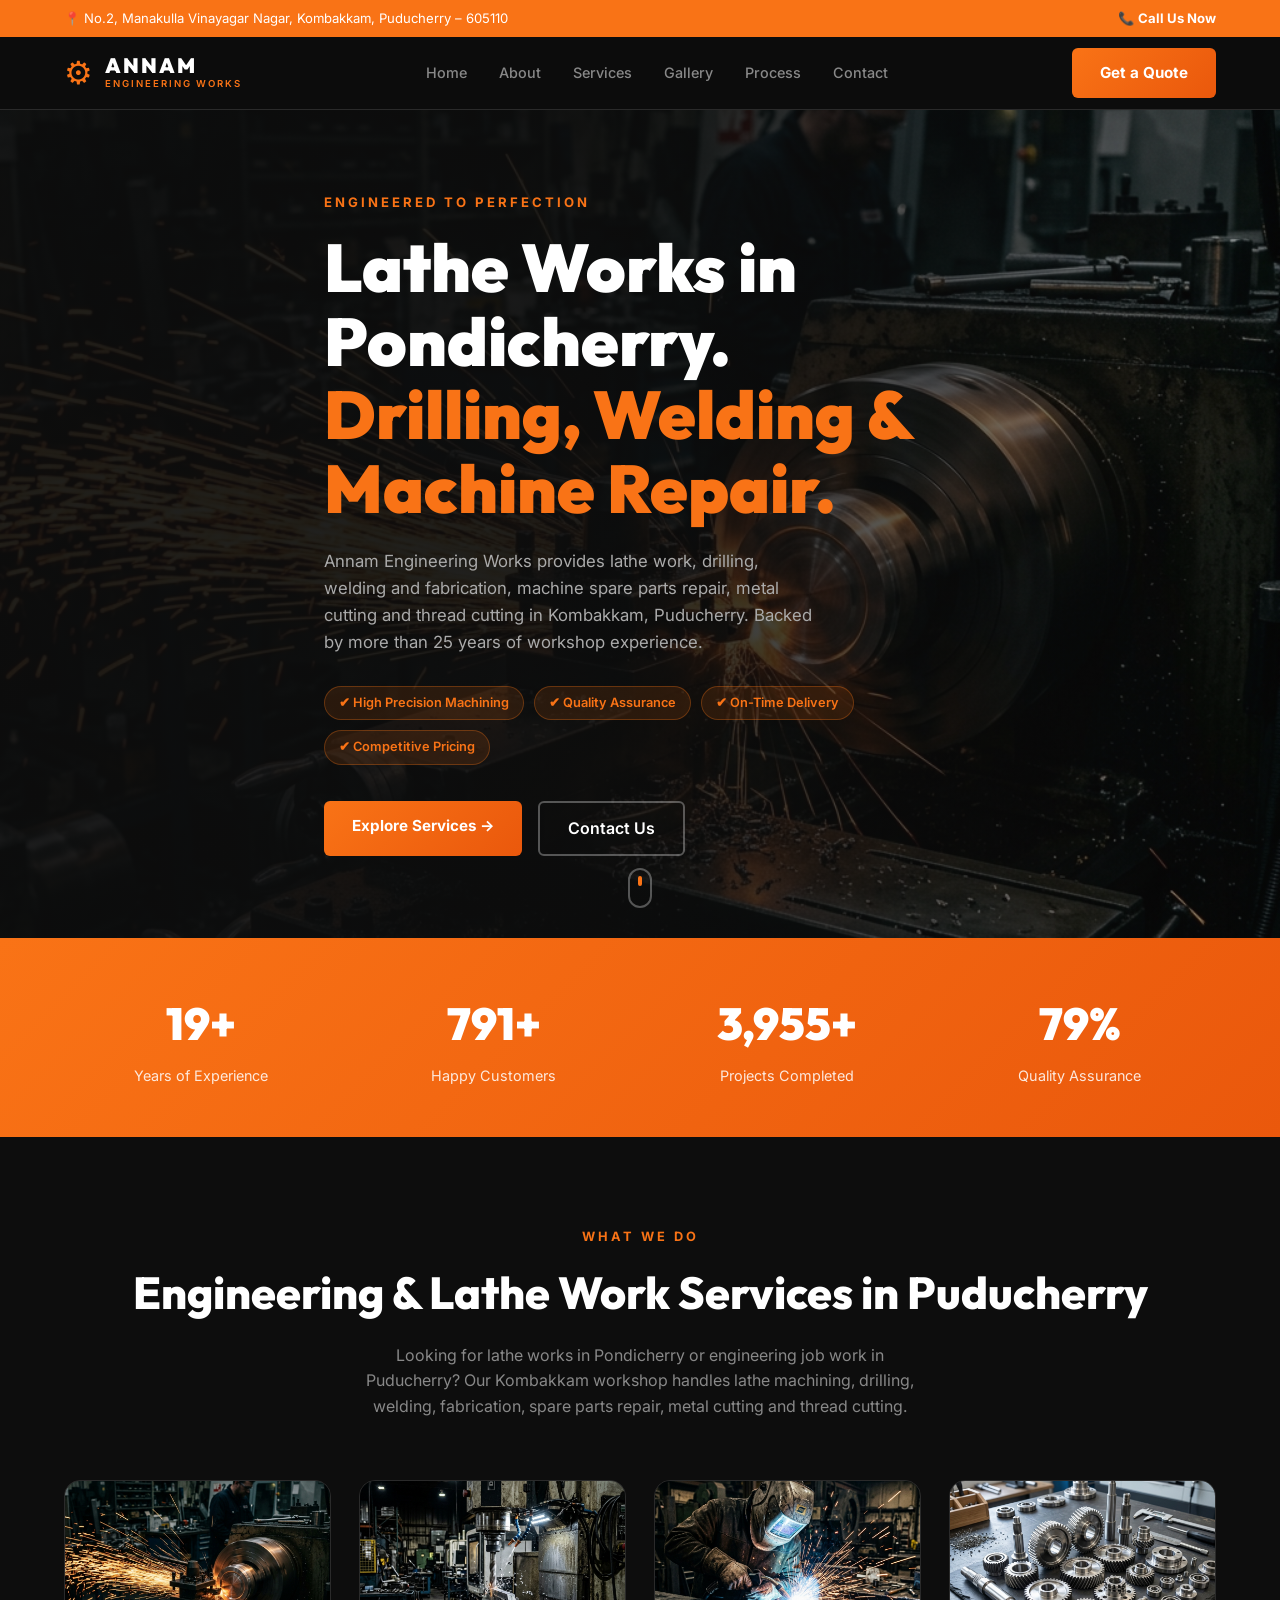
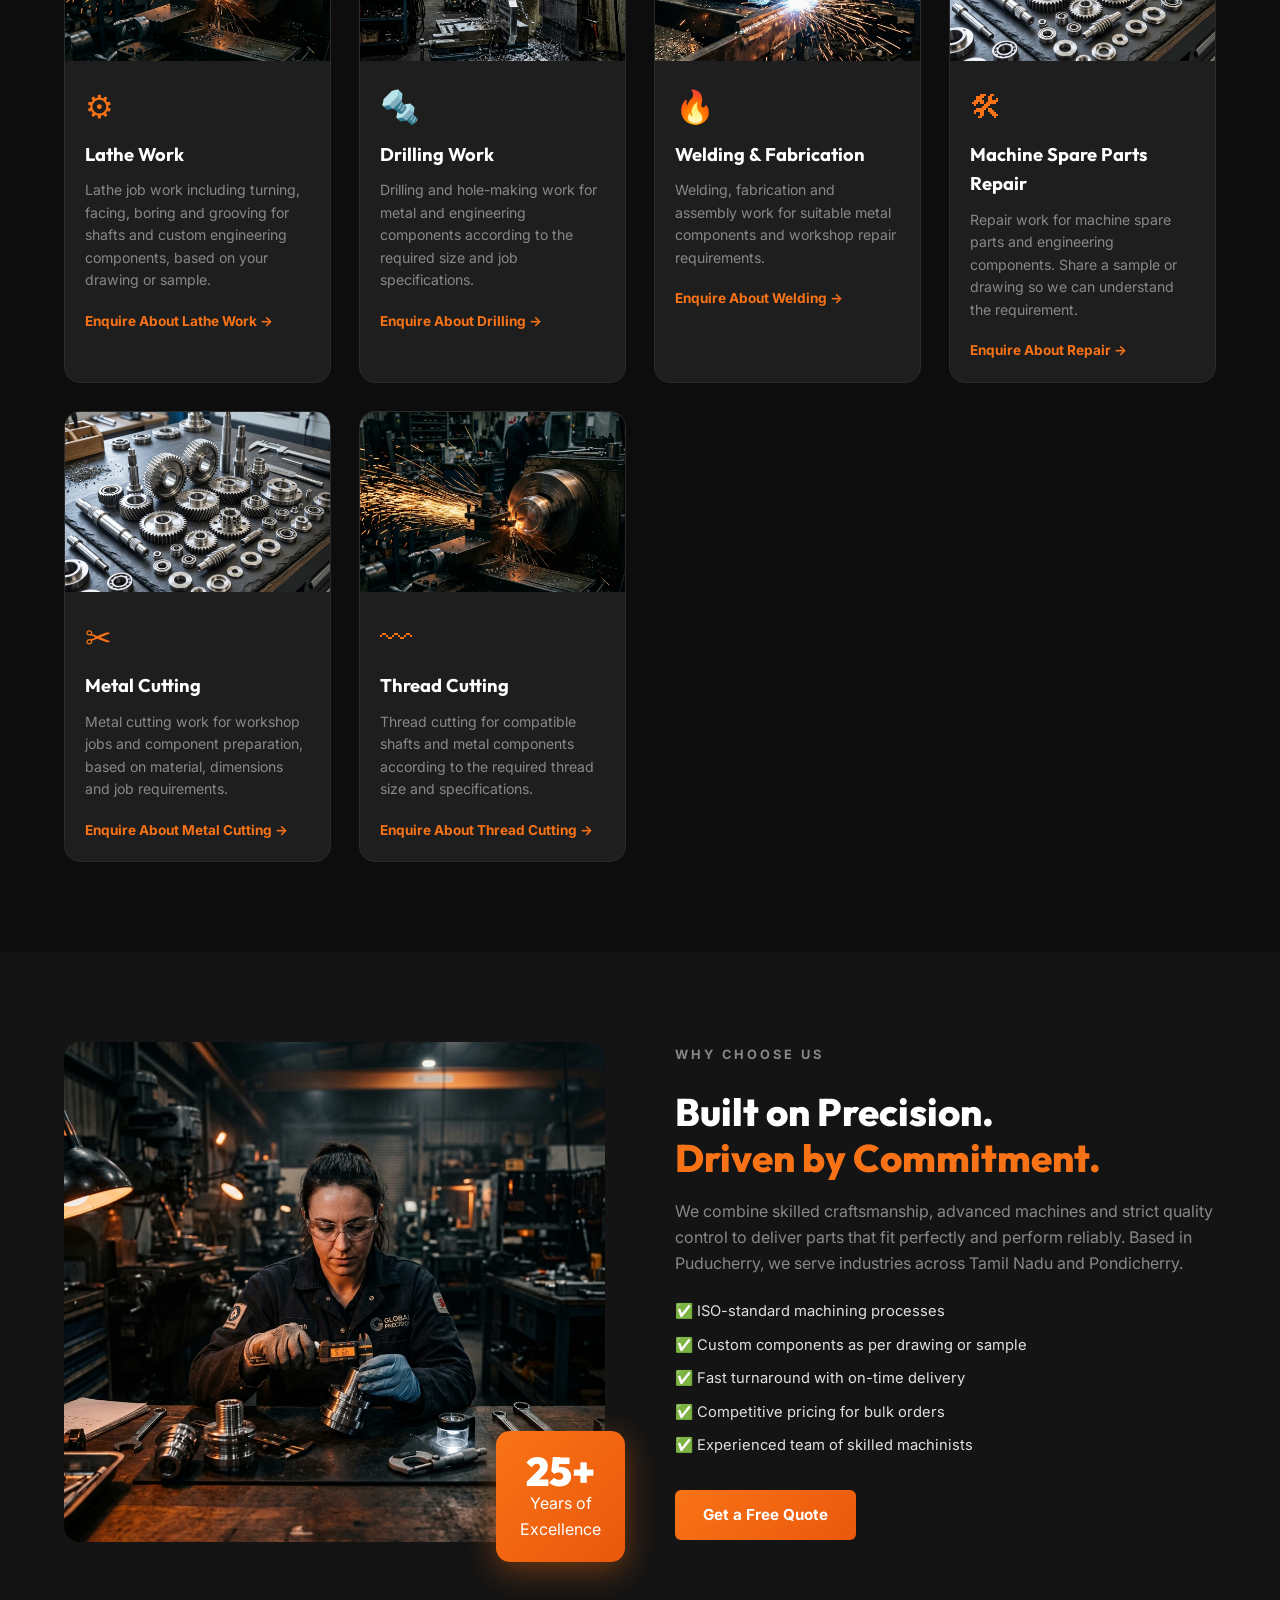
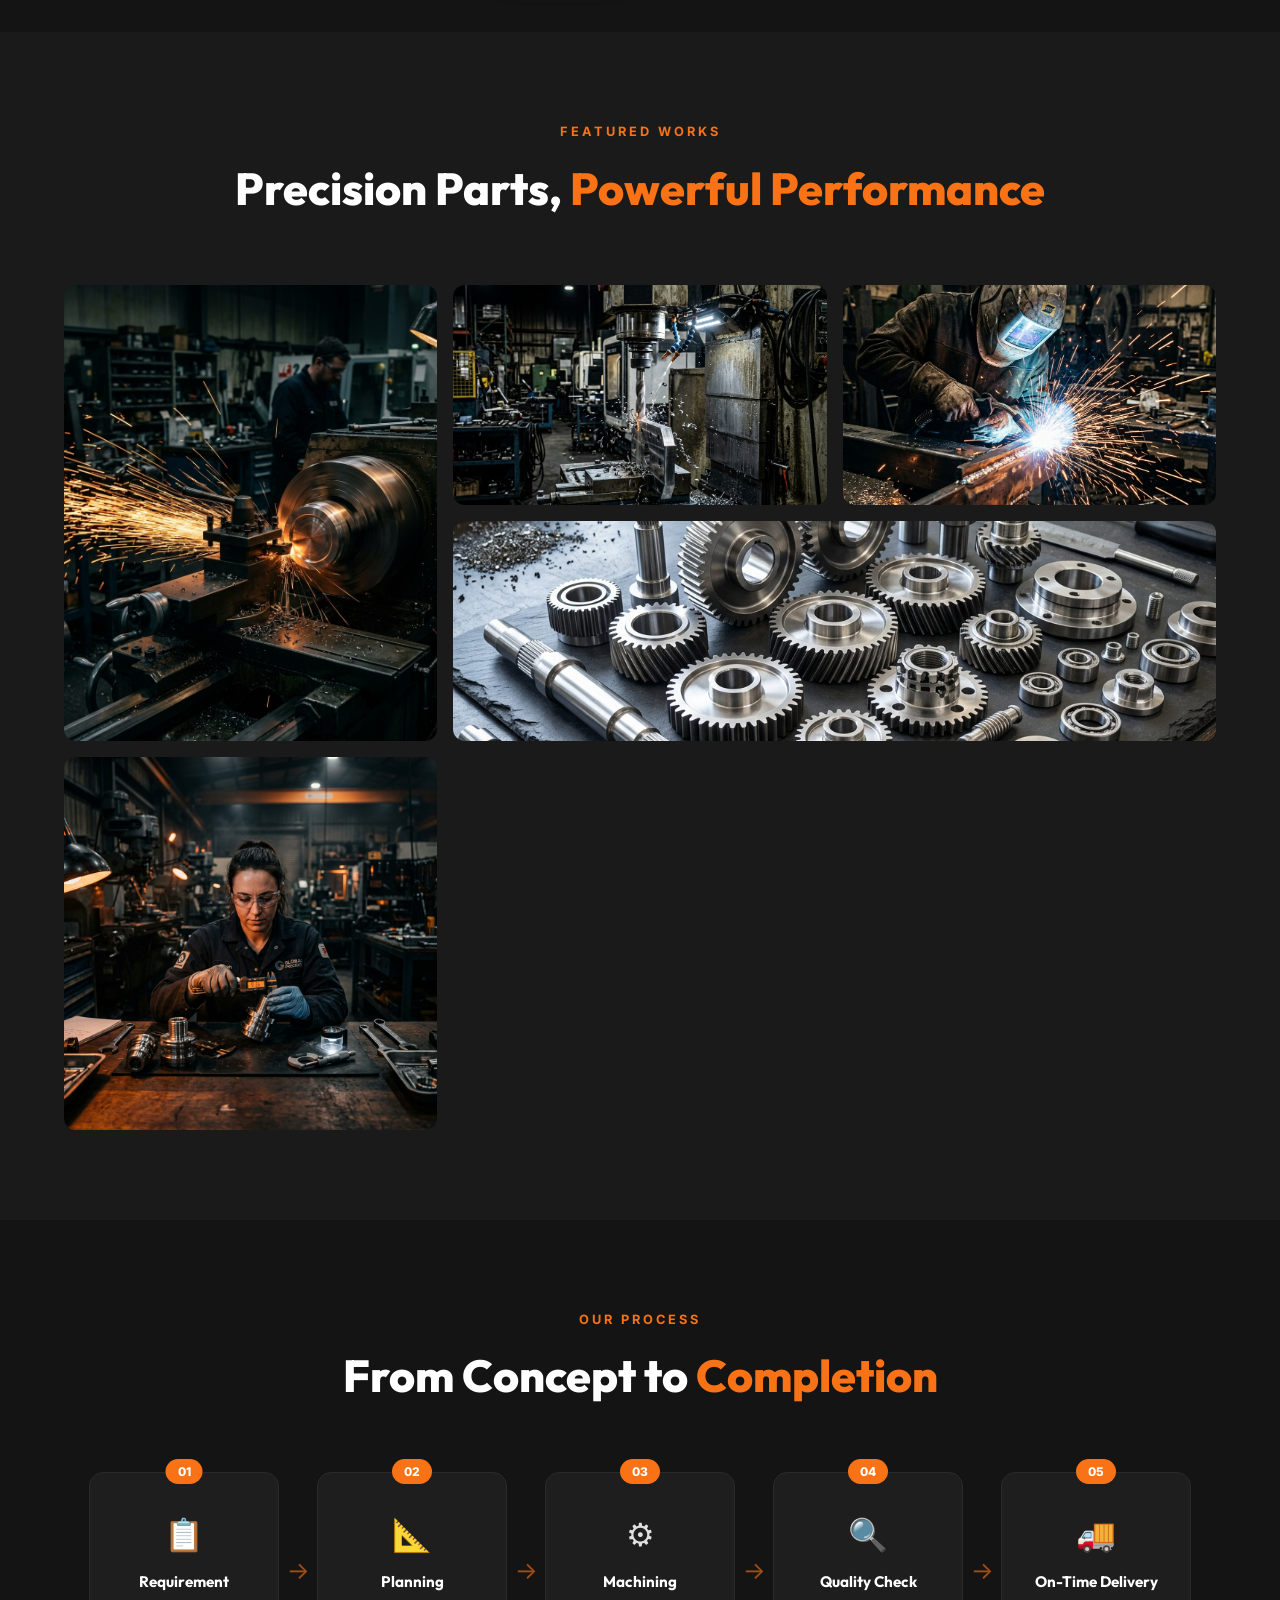
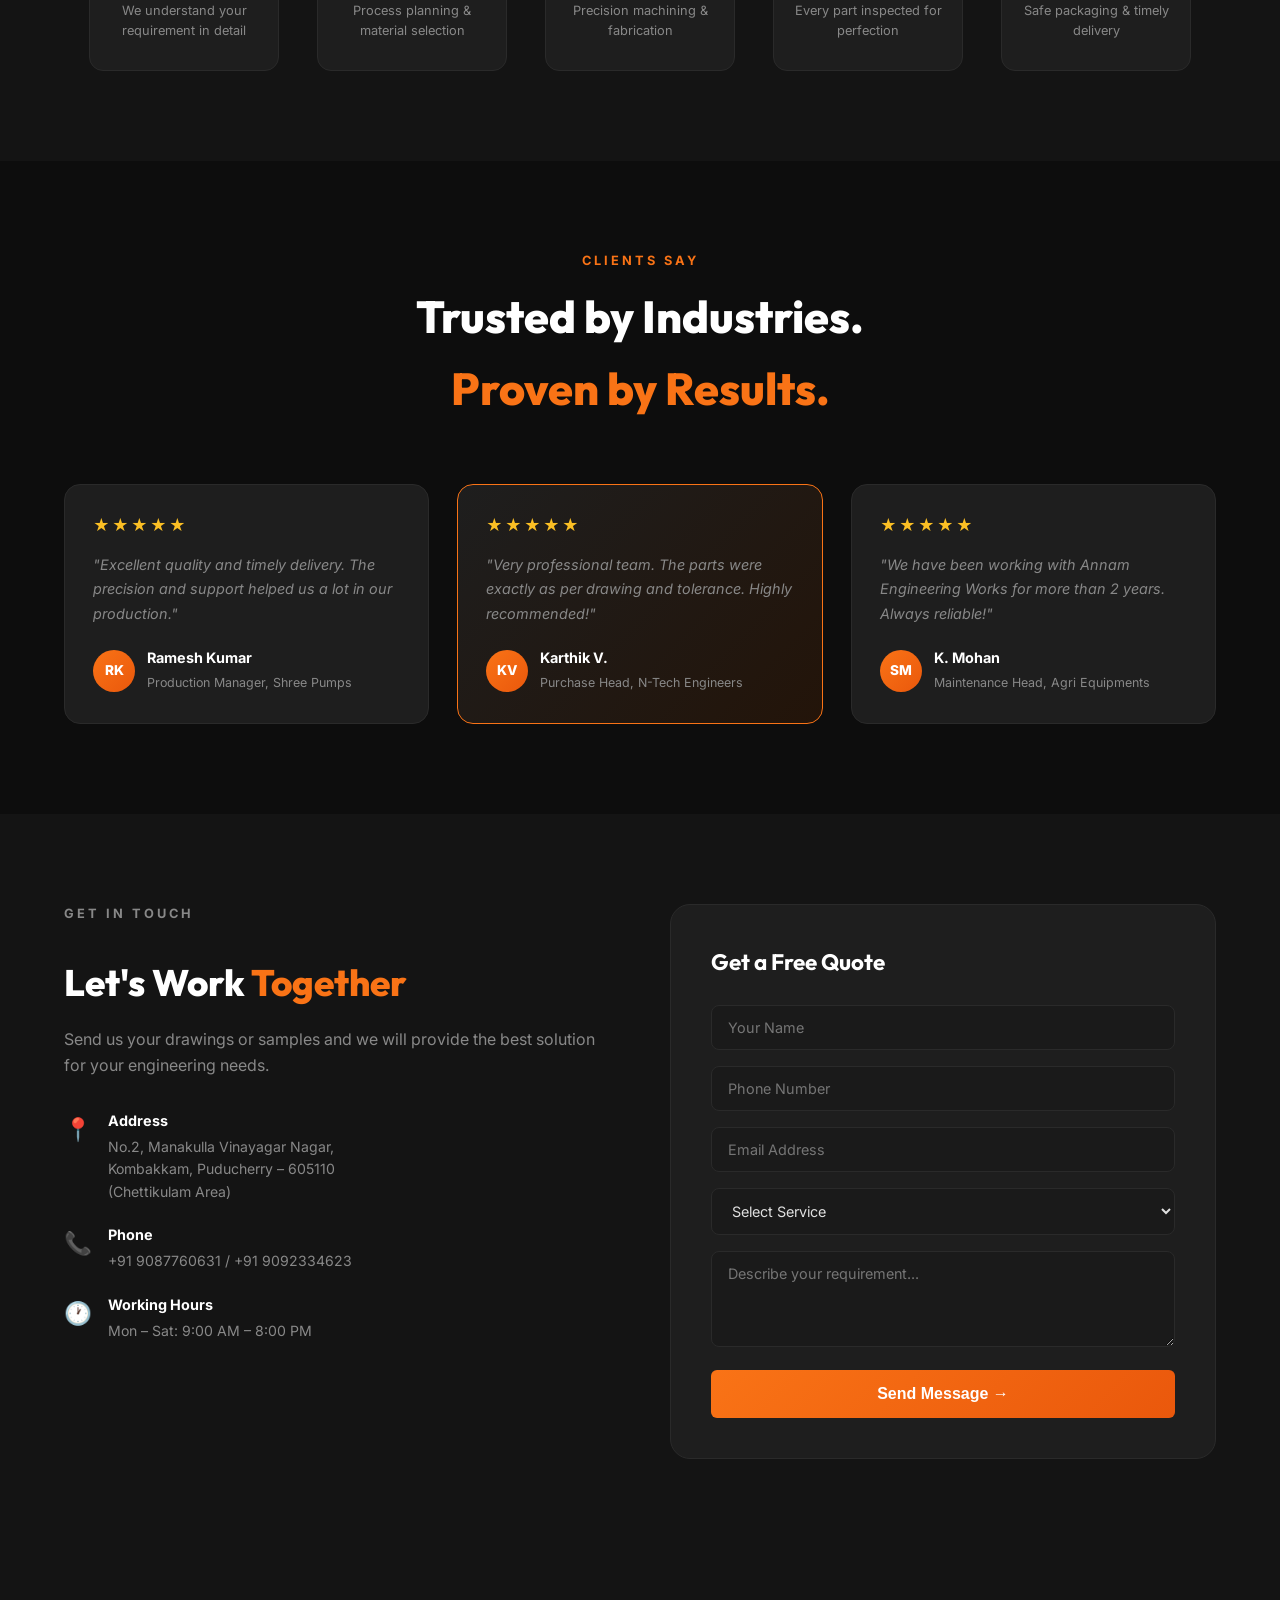
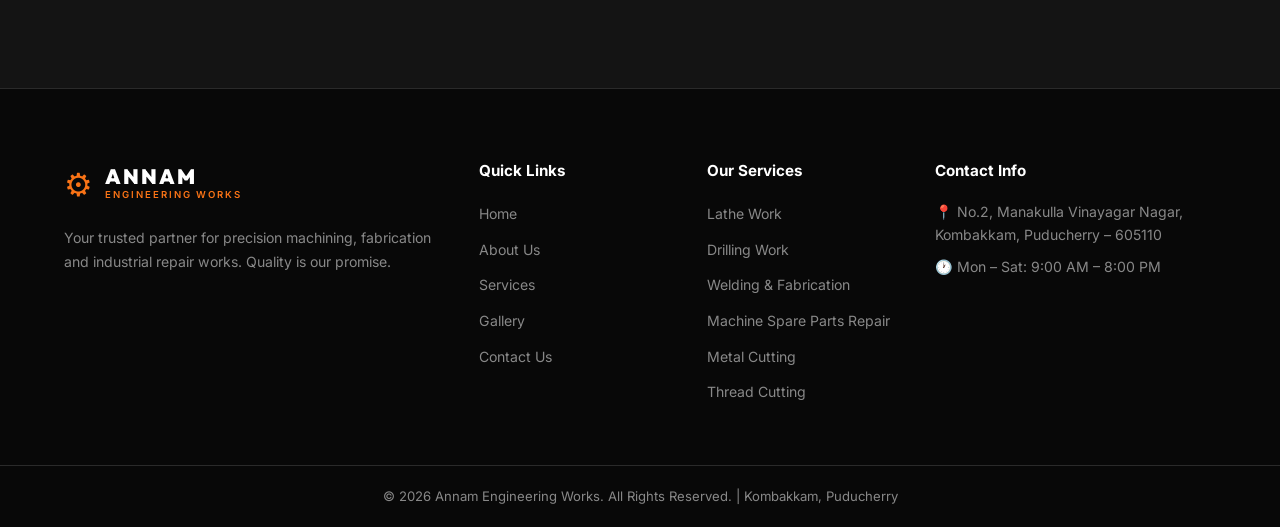
==== commit 763ecc35: "header icon added" ====
--- a/index.html
+++ b/index.html
@@ -19,7 +19,7 @@
   <meta name="geo.placename" content="Kombakkam, Puducherry" />
   <meta name="geo.position" content="11.8973;79.7997" />
   <meta name="ICBM" content="11.8973, 79.7997" />
-
+  <link rel="icon" type="image/png" href="annam-logo.png">
   <!-- OPEN GRAPH / SOCIAL SHARING -->
   <meta property="og:type" content="business.business" />
   <meta property="og:site_name" content="Annam Engineering Works" />
